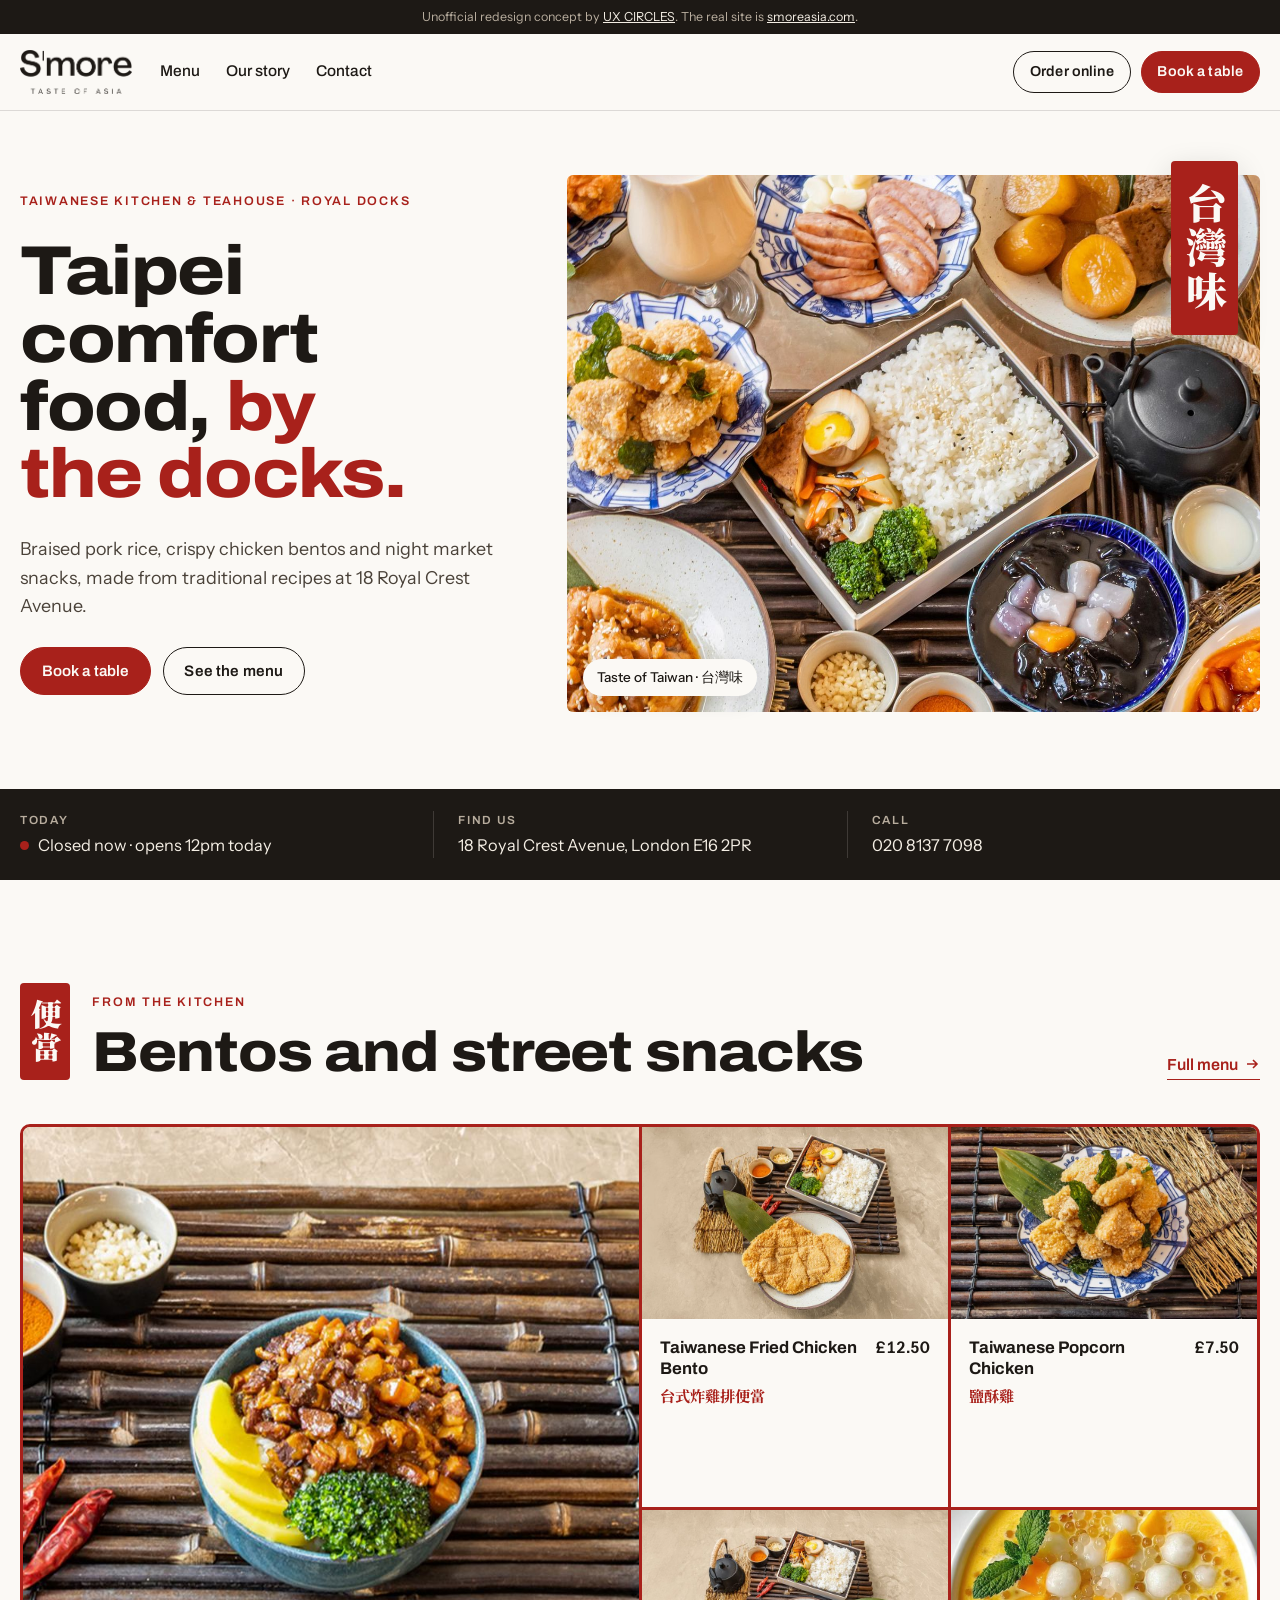
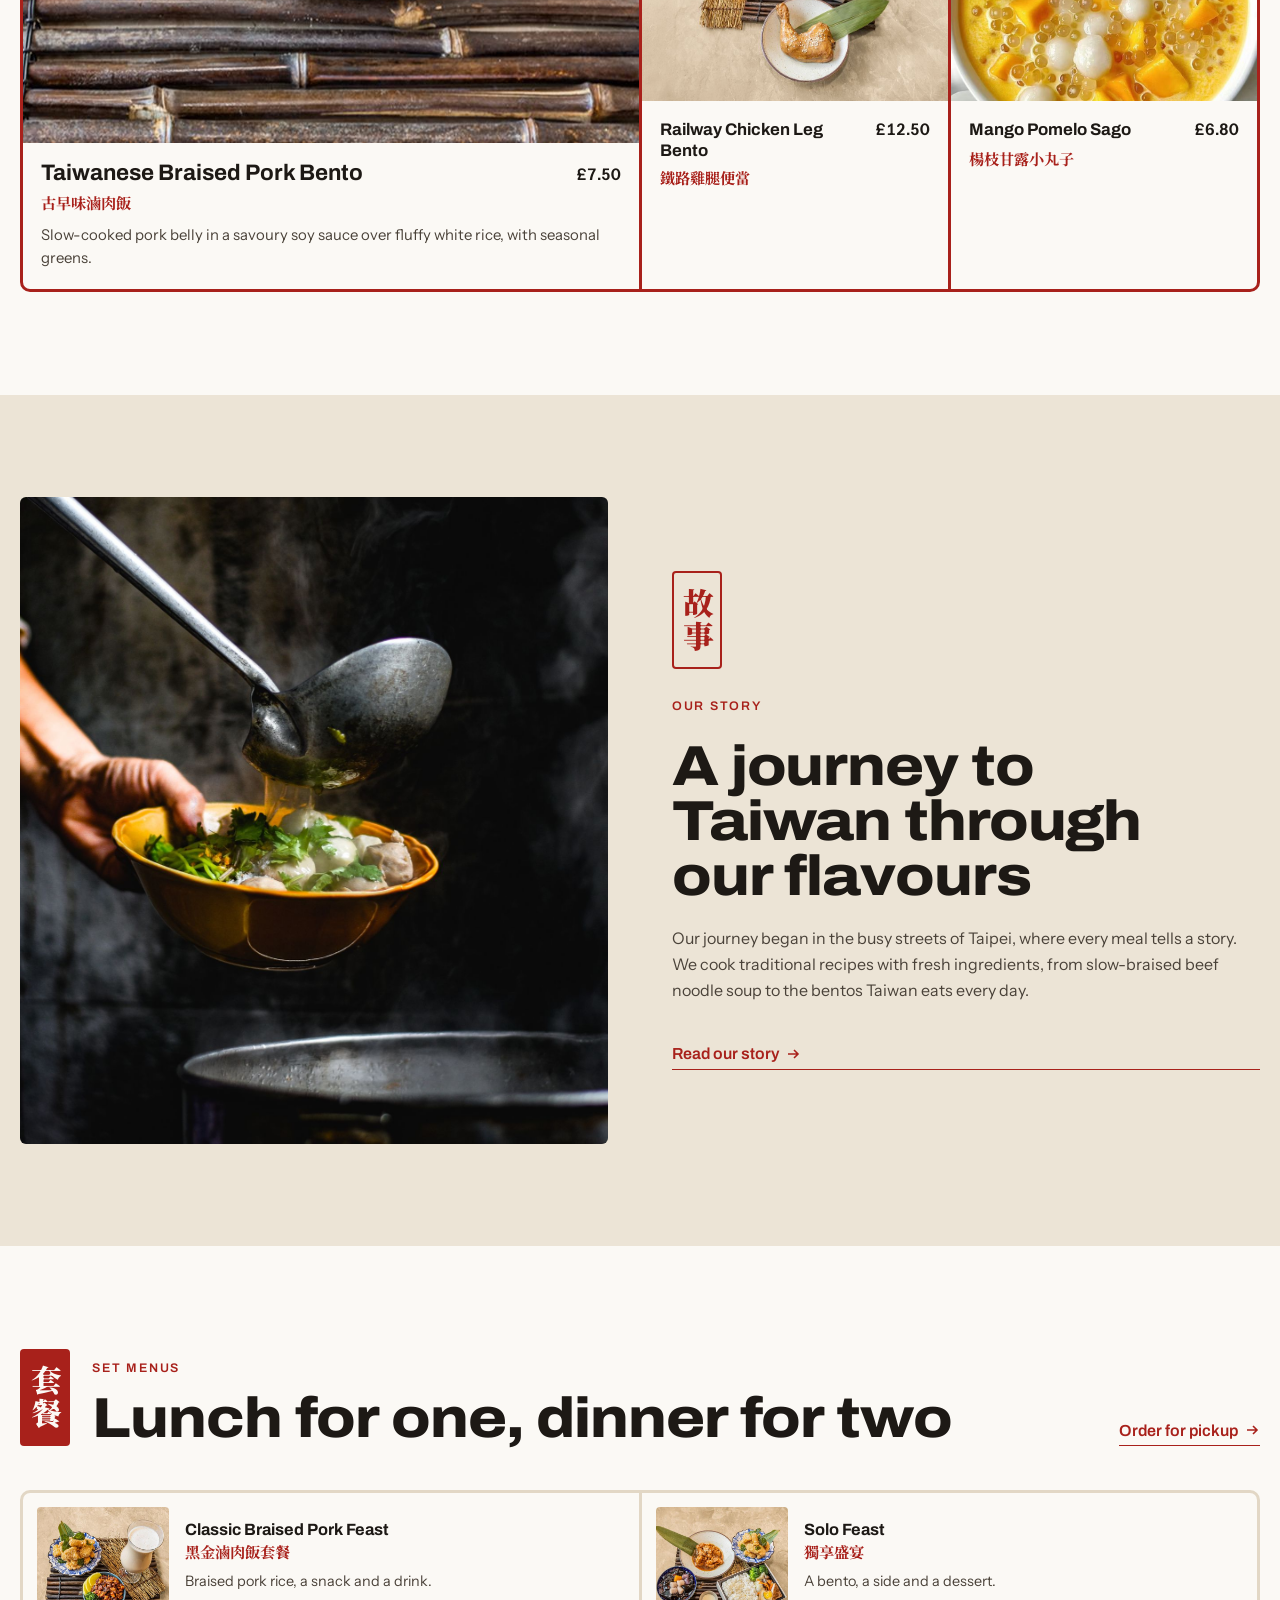
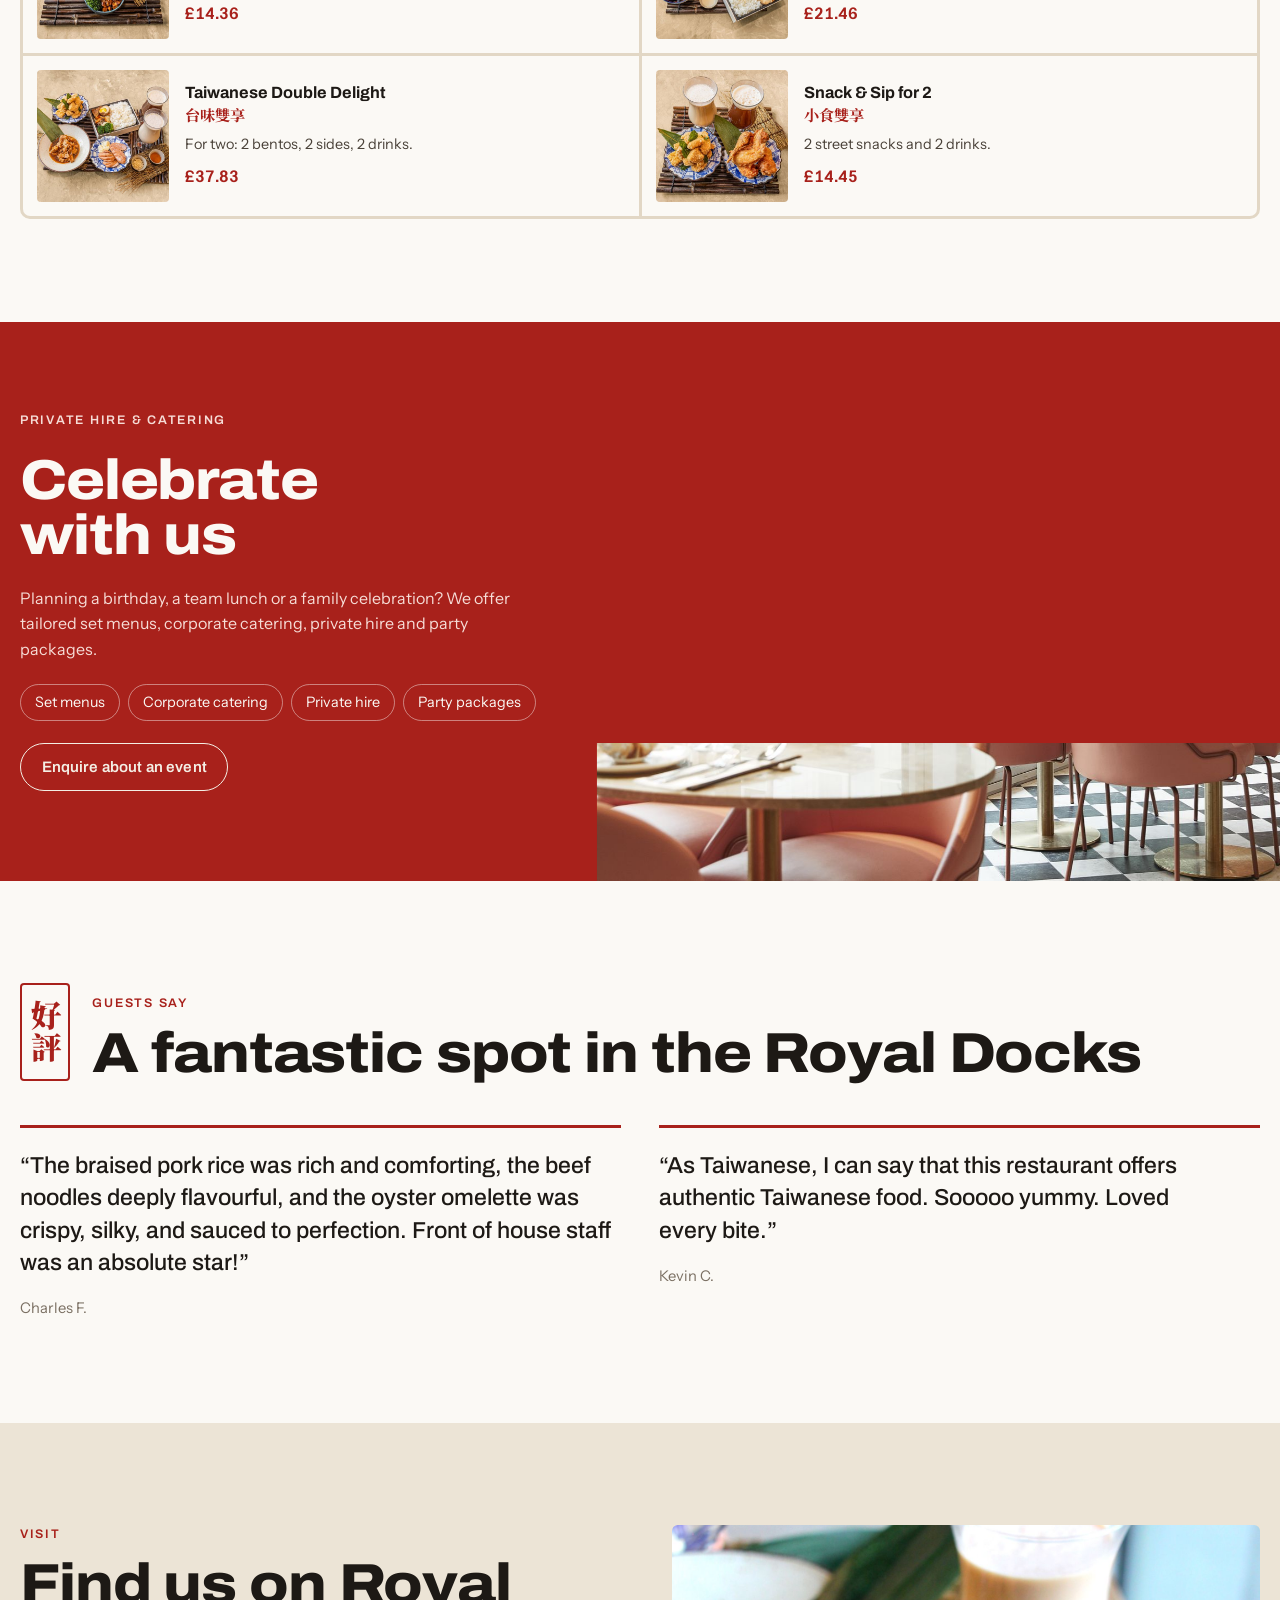
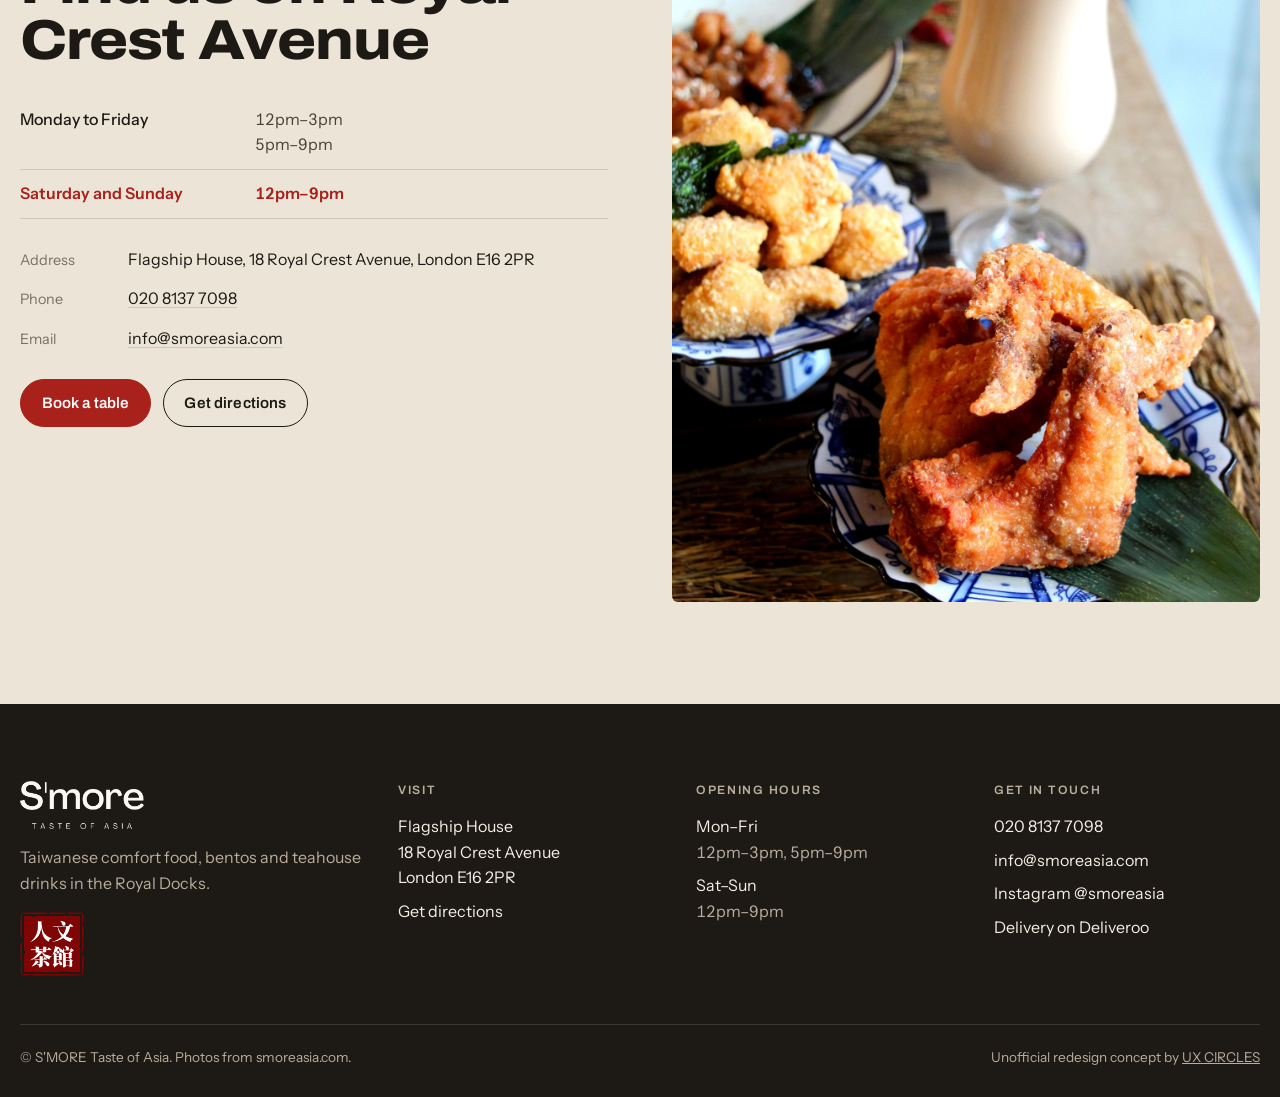
==== index.html @ 1d2f3131 "S'MORE website redesign: static HTML/CSS/JS concept Five pages (home, menu, our story, book a table," ====
<!DOCTYPE html>
<html lang="en-GB">
<head>
  <meta charset="utf-8">
  <meta name="viewport" content="width=device-width, initial-scale=1, viewport-fit=cover">
  <title>S'MORE Taste of Asia</title>
  <meta name="claude:viewport-fit-sides" content="cover">
  <meta name="description" content="Taiwanese comfort food, bentos and night market snacks at 18 Royal Crest Avenue, Royal Docks, London.">
  <meta name="theme-color" content="#fbf9f5">
  <meta name="robots" content="noindex, nofollow">
  <link rel="icon" href="assets/img/seal-teahouse.png">
  <link rel="preconnect" href="https://fonts.googleapis.com">
  <link rel="preconnect" href="https://fonts.gstatic.com" crossorigin>
  <link href="https://fonts.googleapis.com/css2?family=Archivo:wdth,wght@100..125,400..800&family=Instrument+Sans:wght@400;500;600&family=Noto+Serif+TC:wght@700;900&display=swap" rel="stylesheet">
  <link rel="stylesheet" href="assets/css/style.css">
</head>
<body>
<div class="concept-bar">Unofficial redesign concept by <a href="https://ux-circles.com/web" target="_blank" rel="noopener">UX CIRCLES</a>. The real site is <a href="https://www.smoreasia.com" target="_blank" rel="noopener">smoreasia.com</a>.</div>
<header class="site-header">
  <div class="wrap site-header__inner">
    <a class="logo" href="index.html"><img src="assets/img/logo-ink.png" alt="S'MORE Taste of Asia" width="932" height="362"></a>
    <nav class="main-nav" aria-label="Main">
        <a href="menu.html">Menu</a>
        <a href="our-story.html">Our story</a>
        <a href="contact.html">Contact</a>
    </nav>
    <div class="header-actions">
      <a class="btn btn--ghost" href="https://www.smoreasia.com/order-online" target="_blank" rel="noopener">Order online</a>
      <a class="btn btn--red" href="reservations.html">Book a table</a>
    </div>
    <button class="nav-toggle" type="button" data-nav-open aria-expanded="false" aria-controls="mobile-nav" aria-label="Open menu"><svg viewBox="0 0 20 20" fill="none" stroke="currentColor" stroke-width="1.6" aria-hidden="true"><path d="M3 6h14M3 10h14M3 14h14"/></svg></button>
  </div>
</header>
<div class="mobile-nav" id="mobile-nav" hidden>
  <div class="mobile-nav__top">
    <img src="assets/img/logo-paper.png" alt="S'MORE Taste of Asia" width="932" height="362">
    <button class="nav-toggle" type="button" data-nav-close aria-label="Close menu"><svg viewBox="0 0 20 20" fill="none" stroke="currentColor" stroke-width="1.6" aria-hidden="true"><path d="M5 5l10 10M15 5L5 15"/></svg></button>
  </div>
  <nav aria-label="Mobile">
    <ul>
      <li><a href="index.html" aria-current="page">Home <span lang="zh-Hant">首頁</span></a></li>
      <li><a href="menu.html">Menu <span lang="zh-Hant">菜單</span></a></li>
      <li><a href="our-story.html">Our story <span lang="zh-Hant">故事</span></a></li>
      <li><a href="contact.html">Contact <span lang="zh-Hant">聯絡</span></a></li>
      <li><a href="reservations.html">Book a table <span lang="zh-Hant">訂位</span></a></li>
    </ul>
  </nav>
  <a class="btn btn--light" href="https://www.smoreasia.com/order-online" target="_blank" rel="noopener">Order online for pickup</a>
  <p class="mobile-nav__info">18 Royal Crest Avenue, London E16 2PR<br>020 8137 7098 · info@smoreasia.com</p>
</div>
<main>
  <section class="hero">
    <div class="wrap hero__grid">
      <div class="hero__copy">
        <p class="eyebrow rise">Taiwanese kitchen &amp; teahouse · Royal Docks</p>
        <h1 class="display display--xl rise rise--2">Taipei comfort food, <em>by the docks.</em></h1>
        <p class="lede rise rise--3">Braised pork rice, crispy chicken bentos and night market snacks, made from traditional recipes at 18 Royal Crest Avenue.</p>
        <div class="btn-row rise rise--3">
          <a class="btn btn--red" href="reservations.html">Book a table</a>
          <a class="btn btn--ghost" href="menu.html">See the menu</a>
        </div>
      </div>
      <div class="hero__media">
        <img src="assets/img/hero-spread.jpg" alt="A table of S'MORE dishes: braised pork rice, fried chicken, braised egg and tofu, milk tea and taro dessert" width="1800" height="1012">
        <span class="seal" lang="zh-Hant" aria-hidden="true">台灣味</span>
        <span class="hero__caption">Taste of Taiwan · 台灣味</span>
      </div>
    </div>
  </section>

  <section class="strip" aria-label="Today at S'MORE">
    <div class="wrap strip__grid">
      <div class="strip__item"><span class="strip__label">Today</span><span class="status" data-open-status>See opening hours below</span></div>
      <div class="strip__item"><span class="strip__label">Find us</span><a class="strip__value" href="https://www.google.com/maps/search/?api=1&query=S%27MORE+Taste+of+Asia%2C+18+Royal+Crest+Avenue%2C+London+E16+2PR" target="_blank" rel="noopener">18 Royal Crest Avenue, London E16 2PR</a></div>
      <div class="strip__item"><span class="strip__label">Call</span><a class="strip__value" href="tel:+442081377098">020 8137 7098</a></div>
    </div>
  </section>

  <section class="section" aria-labelledby="signatures-h">
    <div class="wrap">
      <div class="section-head">
        <span class="seal" lang="zh-Hant" aria-hidden="true">便當</span>
        <div class="section-head__text">
          <p class="eyebrow">From the kitchen</p>
          <h2 class="display display--lg" id="signatures-h">Bentos and street snacks</h2>
        </div>
        <a class="text-link" href="menu.html">Full menu <svg width="16" height="16" viewBox="0 0 16 16" fill="none" stroke="currentColor" stroke-width="1.6" aria-hidden="true"><path d="M3 8h10M9 4l4 4-4 4"/></svg></a>
      </div>
      <div class="tray">
      <a class="tray__cell tray__cell--big" href="menu.html#bento" style="text-decoration:none">
        <div class="tray__img"><img src="assets/img/dishes/braised-pork-bento.jpg" alt="Taiwanese Braised Pork Bento" loading="lazy" width="900" height="506"></div>
        <div class="tray__body">
          <div class="tray__title"><h3>Taiwanese Braised Pork Bento</h3><span class="price">£7.50</span></div>
          <span class="tray__zh" lang="zh-Hant">古早味滷肉飯</span>
          <p class="tray__desc">Slow-cooked pork belly in a savoury soy sauce over fluffy white rice, with seasonal greens.</p>
        </div>
      </a>
      <a class="tray__cell " href="menu.html#bento" style="text-decoration:none">
        <div class="tray__img"><img src="assets/img/dishes/fried-chicken-bento.jpg" alt="Taiwanese Fried Chicken Bento" loading="lazy" width="900" height="506"></div>
        <div class="tray__body">
          <div class="tray__title"><h3>Taiwanese Fried Chicken Bento</h3><span class="price">£12.50</span></div>
          <span class="tray__zh" lang="zh-Hant">台式炸雞排便當</span>
          
        </div>
      </a>
      <a class="tray__cell " href="menu.html#one-bite" style="text-decoration:none">
        <div class="tray__img"><img src="assets/img/dishes/popcorn-chicken.jpg" alt="Taiwanese Popcorn Chicken" loading="lazy" width="900" height="506"></div>
        <div class="tray__body">
          <div class="tray__title"><h3>Taiwanese Popcorn Chicken</h3><span class="price">£7.50</span></div>
          <span class="tray__zh" lang="zh-Hant">鹽酥雞</span>
          
        </div>
      </a>
      <a class="tray__cell " href="menu.html#bento" style="text-decoration:none">
        <div class="tray__img"><img src="assets/img/dishes/railway-chicken-bento.jpg" alt="Railway Chicken Leg Bento" loading="lazy" width="900" height="506"></div>
        <div class="tray__body">
          <div class="tray__title"><h3>Railway Chicken Leg Bento</h3><span class="price">£12.50</span></div>
          <span class="tray__zh" lang="zh-Hant">鐵路雞腿便當</span>
          
        </div>
      </a>
      <a class="tray__cell " href="menu.html#sweet" style="text-decoration:none">
        <div class="tray__img"><img src="assets/img/dishes/mango-sago.jpg" alt="Mango Pomelo Sago" loading="lazy" width="900" height="506"></div>
        <div class="tray__body">
          <div class="tray__title"><h3>Mango Pomelo Sago</h3><span class="price">£6.80</span></div>
          <span class="tray__zh" lang="zh-Hant">楊枝甘露小丸子</span>
          
        </div>
      </a>
      </div>
    </div>
  </section>

  <section class="section section--stone" aria-labelledby="story-h">
    <div class="wrap split">
      <div class="split__media"><img src="assets/img/noodle-ladle.jpg" alt="Broth being ladled into a bowl of noodles" loading="lazy" width="1400" height="1455"></div>
      <div class="split__copy">
        <span class="seal seal--outline" lang="zh-Hant" aria-hidden="true">故事</span>
        <p class="eyebrow">Our story</p>
        <h2 class="display display--lg" id="story-h">A journey to Taiwan through our flavours</h2>
        <div class="prose">
          <p>Our journey began in the busy streets of Taipei, where every meal tells a story. We cook traditional recipes with fresh ingredients, from slow-braised beef noodle soup to the bentos Taiwan eats every day.</p>
        </div>
        <a class="text-link" href="our-story.html">Read our story <svg width="16" height="16" viewBox="0 0 16 16" fill="none" stroke="currentColor" stroke-width="1.6" aria-hidden="true"><path d="M3 8h10M9 4l4 4-4 4"/></svg></a>
      </div>
    </div>
  </section>

  <section class="section" aria-labelledby="sets-h">
    <div class="wrap">
      <div class="section-head">
        <span class="seal" lang="zh-Hant" aria-hidden="true">套餐</span>
        <div class="section-head__text">
          <p class="eyebrow">Set menus</p>
          <h2 class="display display--lg" id="sets-h">Lunch for one, dinner for two</h2>
        </div>
        <a class="text-link" href="https://www.smoreasia.com/order-online" target="_blank" rel="noopener">Order for pickup <svg width="16" height="16" viewBox="0 0 16 16" fill="none" stroke="currentColor" stroke-width="1.6" aria-hidden="true"><path d="M3 8h10M9 4l4 4-4 4"/></svg></a>
      </div>
      <div class="sets">
        <article class="set">
          <img src="assets/img/dishes/braised-pork-feast.jpg" alt="" loading="lazy" width="900" height="506">
          <div>
            <h3>Classic Braised Pork Feast</h3>
            <span class="tray__zh" lang="zh-Hant">黑金滷肉飯套餐</span>
            <p>Braised pork rice, a snack and a drink.</p>
            <span class="price">£14.36</span>
          </div>
        </article>
        <article class="set">
          <img src="assets/img/dishes/solo-feast.jpg" alt="" loading="lazy" width="900" height="506">
          <div>
            <h3>Solo Feast</h3>
            <span class="tray__zh" lang="zh-Hant">獨享盛宴</span>
            <p>A bento, a side and a dessert.</p>
            <span class="price">£21.46</span>
          </div>
        </article>
        <article class="set">
          <img src="assets/img/dishes/double-delight.jpg" alt="" loading="lazy" width="900" height="506">
          <div>
            <h3>Taiwanese Double Delight</h3>
            <span class="tray__zh" lang="zh-Hant">台味雙享</span>
            <p>For two: 2 bentos, 2 sides, 2 drinks.</p>
            <span class="price">£37.83</span>
          </div>
        </article>
        <article class="set">
          <img src="assets/img/dishes/snack-sip.jpg" alt="" loading="lazy" width="900" height="506">
          <div>
            <h3>Snack & Sip for 2</h3>
            <span class="tray__zh" lang="zh-Hant">小食雙享</span>
            <p>2 street snacks and 2 drinks.</p>
            <span class="price">£14.45</span>
          </div>
        </article>
      </div>
    </div>
  </section>

  <section class="events" aria-labelledby="events-h">
    <div class="wrap events__grid">
      <div class="events__copy">
        <p class="eyebrow" style="color:#f6dcd6">Private hire &amp; catering</p>
        <h2 class="display display--lg" id="events-h">Celebrate with us</h2>
        <p>Planning a birthday, a team lunch or a family celebration? We offer tailored set menus, corporate catering, private hire and party packages.</p>
        <ul class="events__list">
          <li>Set menus</li><li>Corporate catering</li><li>Private hire</li><li>Party packages</li>
        </ul>
        <div class="btn-row"><a class="btn btn--light" href="contact.html#enquire">Enquire about an event</a></div>
      </div>
      <div class="events__media"><img src="assets/img/interior.jpg" alt="The dining room at S'MORE, with pink chairs and tall windows onto Royal Crest Avenue" loading="lazy" width="1800" height="1012"></div>
    </div>
  </section>

  <section class="section" aria-labelledby="reviews-h">
    <div class="wrap">
      <div class="section-head">
        <span class="seal seal--outline" lang="zh-Hant" aria-hidden="true">好評</span>
        <div class="section-head__text">
          <p class="eyebrow">Guests say</p>
          <h2 class="display display--lg" id="reviews-h">A fantastic spot in the Royal Docks</h2>
        </div>
      </div>
      <div class="reviews">
        <figure class="review">
          <blockquote>“The braised pork rice was rich and comforting, the beef noodles deeply flavourful, and the oyster omelette was crispy, silky, and sauced to perfection. Front of house staff was an absolute star!”</blockquote>
          <figcaption>Charles F.</figcaption>
        </figure>
        <figure class="review">
          <blockquote>“As Taiwanese, I can say that this restaurant offers authentic Taiwanese food. Sooooo yummy. Loved every bite.”</blockquote>
          <figcaption>Kevin C.</figcaption>
        </figure>
      </div>
    </div>
  </section>

  <section class="section section--stone" aria-labelledby="visit-h">
    <div class="wrap visit">
      <div class="visit__copy">
        <div class="section-head__text">
          <p class="eyebrow">Visit</p>
          <h2 class="display display--lg" id="visit-h">Find us on Royal Crest Avenue</h2>
        </div>
        <table class="hours">
          <caption class="sr-only">Opening hours</caption>
          <tr data-days="1 2 3 4 5"><th scope="row">Monday to Friday</th><td>12pm–3pm<br>5pm–9pm</td></tr>
          <tr data-days="0 6"><th scope="row">Saturday and Sunday</th><td>12pm–9pm</td></tr>
        </table>
        <dl class="contact-list">
          <div><dt>Address</dt><dd>Flagship House, 18 Royal Crest Avenue, London E16 2PR</dd></div>
          <div><dt>Phone</dt><dd><a href="tel:+442081377098">020 8137 7098</a></dd></div>
          <div><dt>Email</dt><dd><a href="mailto:info@smoreasia.com">info@smoreasia.com</a></dd></div>
        </dl>
        <div class="btn-row">
          <a class="btn btn--red" href="reservations.html">Book a table</a>
          <a class="btn btn--ghost" href="https://www.google.com/maps/search/?api=1&query=S%27MORE+Taste+of+Asia%2C+18+Royal+Crest+Avenue%2C+London+E16+2PR" target="_blank" rel="noopener">Get directions</a>
        </div>
      </div>
      <div class="visit__media"><img src="assets/img/milk-tea-chicken.jpg" alt="Milk tea beside a plate of Taiwanese fried chicken" loading="lazy" width="1400" height="2100" style="aspect-ratio:4/4.6"></div>
    </div>
  </section>
</main>
<footer class="site-footer">
  <div class="wrap">
    <div class="footer-grid">
      <div class="footer-brand">
        <img class="logo-img" src="assets/img/logo-paper.png" alt="S'MORE Taste of Asia" width="932" height="362">
        <p>Taiwanese comfort food, bentos and teahouse drinks in the Royal Docks.</p>
        <img class="footer-seal" src="assets/img/seal-teahouse.png" alt="人文茶館 teahouse seal" width="240" height="240">
      </div>
      <div>
        <h2>Visit</h2>
        <ul>
          <li>Flagship House<br>18 Royal Crest Avenue<br>London E16 2PR</li>
          <li><a href="https://www.google.com/maps/search/?api=1&query=S%27MORE+Taste+of+Asia%2C+18+Royal+Crest+Avenue%2C+London+E16+2PR" target="_blank" rel="noopener">Get directions</a></li>
        </ul>
      </div>
      <div>
        <h2>Opening hours</h2>
        <ul class="footer-hours">
          <li><span>Mon–Fri</span>12pm–3pm, 5pm–9pm</li>
          <li><span>Sat–Sun</span>12pm–9pm</li>
        </ul>
      </div>
      <div>
        <h2>Get in touch</h2>
        <ul>
          <li><a href="tel:+442081377098">020 8137 7098</a></li>
          <li><a href="mailto:info@smoreasia.com">info@smoreasia.com</a></li>
          <li><a href="https://www.instagram.com/smoreasia/" target="_blank" rel="noopener">Instagram @smoreasia</a></li>
          <li><a href="https://deliveroo.co.uk/menu/london/canning-town/oisoi-royal-wharf" target="_blank" rel="noopener">Delivery on Deliveroo</a></li>
        </ul>
      </div>
    </div>
    <div class="footer-base">
      <span>© S'MORE Taste of Asia. Photos from smoreasia.com.</span>
      <span>Unofficial redesign concept by <a href="https://ux-circles.com/web" target="_blank" rel="noopener">UX CIRCLES</a></span>
    </div>
  </div>
</footer>
<script src="assets/js/main.js"></script>
</body>
</html>
---- assets/css/style.css ----
/* ==========================================================================
   S'MORE Taste of Asia — Taiwanese kitchen, Royal Docks
   Layout: a bento tray. Pages are built from compartments split by thin
   lacquer-red dividers, each section tagged with its Chinese name set
   vertically like a seal.
   ========================================================================== */

:root {
  --porcelain: #fbf9f5;   /* page ground */
  --stone: #ece4d6;       /* the stone surface in the food photos */
  --stone-2: #e2d7c5;
  --ink: #1d1915;         /* text, dark bands */
  --ink-2: #4a4239;       /* secondary text */
  --muted: #7a6f62;
  --lacquer: #a8211b;     /* brand red, deepened */
  --lacquer-dk: #861812;
  --blue: #2a4877;        /* blue-and-white porcelain, used sparingly */
  --line: rgba(29, 25, 21, 0.14);
  --on-ink: #f4eee4;
  --on-ink-muted: #b8ad9e;

  --font-display: "Archivo", "Helvetica Neue", Arial, sans-serif;
  --font-body: "Instrument Sans", system-ui, -apple-system, "Segoe UI", sans-serif;
  --font-han: "Noto Serif TC", "Songti TC", "PMingLiU", serif;

  --wrap: 1240px;
  --gutter-l: max(20px, env(safe-area-inset-left, 0px));
  --gutter-r: max(20px, env(safe-area-inset-right, 0px));
  --tray: 3px;            /* divider width inside bento grids */
  --ease: cubic-bezier(0.22, 1, 0.36, 1);
  color-scheme: light;
}

*, *::before, *::after { box-sizing: border-box; }
html { -webkit-text-size-adjust: 100%; scroll-padding-top: 88px; }
body {
  margin: 0;
  background: var(--porcelain);
  color: var(--ink);
  font-family: var(--font-body);
  font-size: 16px;
  line-height: 1.6;
  -webkit-font-smoothing: antialiased;
  overflow-x: hidden;
}
body::before {
  content: ""; position: fixed; inset: 0 0 auto; z-index: 60;
  height: env(safe-area-inset-top, 0px); background: var(--porcelain);
}
img { display: block; max-width: 100%; height: auto; }
a { color: inherit; }
button { font: inherit; color: inherit; cursor: pointer; }
:focus-visible { outline: 2px solid var(--lacquer); outline-offset: 3px; }
[hidden] { display: none !important; }
.sr-only {
  position: absolute; width: 1px; height: 1px; margin: -1px; padding: 0;
  overflow: hidden; clip: rect(0 0 0 0); white-space: nowrap; border: 0;
}

.wrap {
  max-width: calc(var(--wrap) + 40px);
  margin-inline: auto;
  padding-left: var(--gutter-l);
  padding-right: var(--gutter-r);
}

/* ---------- Type ---------- */

.display {
  font-family: var(--font-display);
  font-weight: 800;
  font-stretch: 112%;
  line-height: 0.98;
  letter-spacing: -0.02em;
  text-wrap: balance;
  margin: 0;
}
.display--xl { font-size: clamp(2.6rem, 6.2vw, 5.6rem); }
.display--lg { font-size: clamp(2.1rem, 4.4vw, 3.9rem); }
.display--md { font-size: clamp(1.6rem, 2.8vw, 2.4rem); }
.display em { font-style: normal; color: var(--lacquer); }

.eyebrow {
  font-family: var(--font-display);
  font-size: 0.78rem;
  font-weight: 600;
  letter-spacing: 0.14em;
  text-transform: uppercase;
  color: var(--lacquer);
  margin: 0;
}
.lede { font-size: 1.12rem; color: var(--ink-2); max-width: 34em; margin: 0; }
.prose { max-width: 36em; color: var(--ink-2); }
.prose p { margin: 0 0 1em; }
.han { font-family: var(--font-han); font-weight: 700; }
.price { font-variant-numeric: tabular-nums; font-weight: 600; white-space: nowrap; }

/* Vertical Chinese section tag, read top to bottom like a shop sign */
.seal {
  writing-mode: vertical-rl;
  font-family: var(--font-han);
  font-weight: 900;
  font-size: clamp(1.5rem, 2.4vw, 2.1rem);
  line-height: 1;
  letter-spacing: 0.08em;
  color: var(--porcelain);
  background: var(--lacquer);
  padding: 0.5em 0.32em;
  border-radius: 4px;
  align-self: start;
  justify-self: start;
  user-select: none;
}
.seal--outline { background: transparent; color: var(--lacquer); box-shadow: inset 0 0 0 2px var(--lacquer); }

/* ---------- Buttons ---------- */

.btn {
  display: inline-flex; align-items: center; justify-content: center; gap: 0.5em;
  min-height: 48px;
  padding: 0.7em 1.35em;
  border-radius: 999px;
  border: 1.5px solid currentColor;
  font-family: var(--font-display);
  font-weight: 600;
  font-size: 0.95rem;
  letter-spacing: 0.01em;
  text-decoration: none;
  transition: background-color 0.2s, color 0.2s, border-color 0.2s, transform 0.2s var(--ease);
  white-space: nowrap;
}
.btn:hover { transform: translateY(-1px); }
.btn--red { background: var(--lacquer); border-color: var(--lacquer); color: var(--porcelain); }
.btn--red:hover { background: var(--lacquer-dk); border-color: var(--lacquer-dk); }
.btn--ghost { color: var(--ink); background: transparent; }
.btn--ghost:hover { background: var(--ink); color: var(--porcelain); border-color: var(--ink); }
.btn--light { color: var(--on-ink); }
.btn--light:hover { background: var(--on-ink); color: var(--ink); border-color: var(--on-ink); }
.btn-row { display: flex; flex-wrap: wrap; gap: 12px; }

.text-link {
  display: inline-flex; align-items: center; gap: 0.4em;
  font-family: var(--font-display); font-weight: 600;
  text-decoration: none; color: var(--lacquer);
  border-bottom: 1.5px solid currentColor; padding-bottom: 2px;
}
.text-link:hover { color: var(--lacquer-dk); }

/* ---------- Concept ribbon + header ---------- */

.concept-bar {
  background: var(--ink); color: var(--on-ink-muted);
  font-size: 0.78rem; text-align: center;
  padding-block: 7px;
  padding-left: var(--gutter-l); padding-right: var(--gutter-r);
}
.concept-bar a { color: var(--on-ink); }

.site-header {
  position: sticky; top: env(safe-area-inset-top, 0px); z-index: 50;
  background: color-mix(in srgb, var(--porcelain) 94%, transparent);
  backdrop-filter: blur(10px);
  border-bottom: 1px solid var(--line);
}
.site-header__inner { display: flex; align-items: center; gap: 28px; min-height: 76px; }
.logo { display: block; flex: none; }
.logo img { width: 112px; }
.main-nav { display: flex; gap: 26px; margin-right: auto; }
.main-nav a {
  font-family: var(--font-display); font-weight: 500; font-size: 0.97rem;
  text-decoration: none; padding-block: 6px; border-bottom: 2px solid transparent;
}
.main-nav a:hover { border-color: var(--line); }
.main-nav a[aria-current="page"] { border-color: var(--lacquer); }
.header-actions { display: flex; gap: 10px; }
.header-actions .btn { min-height: 42px; padding: 0.5em 1.1em; font-size: 0.9rem; }
.nav-toggle {
  display: none; margin-left: auto;
  width: 46px; height: 46px; border-radius: 50%;
  border: 1.5px solid var(--ink); background: transparent;
  align-items: center; justify-content: center;
}
.nav-toggle svg { width: 20px; height: 20px; }

.mobile-nav {
  position: fixed; inset: 0; z-index: 70;
  background: var(--ink); color: var(--on-ink);
  padding-top: calc(env(safe-area-inset-top, 0px) + 18px);
  padding-bottom: calc(env(safe-area-inset-bottom, 0px) + 24px);
  padding-left: var(--gutter-l); padding-right: var(--gutter-r);
  display: flex; flex-direction: column; gap: 28px;
  overflow-y: auto;
}
.mobile-nav__top { display: flex; align-items: center; justify-content: space-between; }
.mobile-nav__top img { width: 104px; }
.mobile-nav .nav-toggle { display: inline-flex; margin: 0; border-color: var(--on-ink); }
.mobile-nav ul { list-style: none; margin: 0; padding: 0; display: grid; gap: 4px; }
.mobile-nav li a {
  display: flex; justify-content: space-between; align-items: baseline;
  font-family: var(--font-display); font-weight: 800; font-stretch: 112%;
  font-size: 2.2rem; line-height: 1.2; text-decoration: none;
  border-bottom: 1px solid rgba(244, 238, 228, 0.14); padding-block: 10px;
}
.mobile-nav li a span { font-family: var(--font-han); font-size: 1rem; color: var(--on-ink-muted); font-weight: 700; }
.mobile-nav__info { color: var(--on-ink-muted); font-size: 0.95rem; margin-top: auto; }

/* ---------- Open-now pill ---------- */

.status {
  display: inline-flex; align-items: center; gap: 0.55em;
  font-size: 0.92rem; color: var(--ink-2);
}
.status::before {
  content: ""; width: 9px; height: 9px; border-radius: 50%;
  background: var(--muted); flex: none;
}
.status[data-state="open"]::before { background: #2f8a4c; box-shadow: 0 0 0 4px rgba(47, 138, 76, 0.16); }
.status[data-state="closed"]::before { background: var(--lacquer); }

/* ---------- Home: hero ---------- */

.hero { padding-block: clamp(32px, 5vw, 64px) clamp(40px, 6vw, 80px); }
.hero__grid {
  display: grid;
  grid-template-columns: minmax(0, 5fr) minmax(0, 7fr);
  gap: clamp(28px, 4vw, 56px);
  align-items: center;
}
.hero__copy { display: grid; gap: 26px; min-width: 0; }
.hero__copy .display { max-width: 11em; font-size: clamp(2.5rem, 5.4vw, 5rem); }
.hero__media { position: relative; min-width: 0; }
.hero__media img {
  width: 100%; aspect-ratio: 4 / 3.1; object-fit: cover; object-position: 50% 45%;
  border-radius: 6px;
}
.hero__media .seal {
  position: absolute; top: -14px; right: 22px;
  font-size: clamp(1.8rem, 3.2vw, 2.8rem);
  box-shadow: 0 10px 30px rgba(29, 25, 21, 0.18);
}
.hero__caption {
  position: absolute; left: 16px; bottom: 16px;
  background: var(--porcelain); border-radius: 999px;
  padding: 8px 14px; font-size: 0.85rem; font-weight: 500;
  box-shadow: 0 6px 20px rgba(29, 25, 21, 0.12);
}

/* ---------- Info strip ---------- */

.strip { background: var(--ink); color: var(--on-ink); }
.strip__grid {
  display: grid; grid-template-columns: repeat(3, minmax(0, 1fr));
  padding-block: 22px;
}
.strip__item {
  display: grid; gap: 2px; padding-inline: 24px;
  border-left: 1px solid rgba(244, 238, 228, 0.16);
  min-width: 0;
}
.strip__item:first-child { border-left: 0; padding-left: 0; }
.strip__label { font-size: 0.74rem; letter-spacing: 0.14em; text-transform: uppercase; color: var(--on-ink-muted); font-family: var(--font-display); font-weight: 600; }
.strip__value { font-size: 1.02rem; text-decoration: none; }
.strip .status { color: var(--on-ink); font-size: 1.02rem; }
a.strip__value:hover { text-decoration: underline; text-underline-offset: 3px; }

/* ---------- Section scaffolding ---------- */

.section { padding-block: clamp(56px, 8vw, 112px); }
.section--stone { background: var(--stone); }
.section-head {
  display: grid; grid-template-columns: auto minmax(0, 1fr) auto;
  gap: 22px; align-items: end; margin-bottom: clamp(28px, 4vw, 44px);
}
.section-head__text { display: grid; gap: 12px; min-width: 0; }
.section-head .seal { align-self: end; }

/* ---------- Bento tray (signature dishes) ---------- */

.tray {
  display: grid;
  grid-template-columns: repeat(4, minmax(0, 1fr));
  grid-auto-rows: minmax(0, auto);
  gap: var(--tray);
  background: var(--lacquer);
  border: var(--tray) solid var(--lacquer);
  border-radius: 10px;
  overflow: hidden;
}
.tray__cell {
  background: var(--porcelain);
  display: flex; flex-direction: column;
  min-width: 0;
}
.tray__cell--big { grid-column: span 2; grid-row: span 2; }
.tray__cell--wide { grid-column: span 2; }
.tray__img { overflow: hidden; background: var(--stone); }
.tray__img img {
  width: 100%; aspect-ratio: 16 / 10; object-fit: cover;
  transition: transform 0.6s var(--ease);
}
.tray__cell--big .tray__img { flex: 1; }
.tray__cell--big .tray__img img { aspect-ratio: auto; height: 100%; min-height: 320px; }
.tray__cell:hover .tray__img img { transform: scale(1.04); }
.tray__body { padding: 16px 18px 18px; display: grid; gap: 4px; }
.tray__title { display: flex; justify-content: space-between; gap: 12px; align-items: baseline; }
.tray__title h3 { margin: 0; font-family: var(--font-display); font-weight: 700; font-size: 1.05rem; line-height: 1.25; }
.tray__cell--big .tray__title h3 { font-size: 1.4rem; }
.tray__zh { font-family: var(--font-han); font-weight: 700; color: var(--lacquer); font-size: 0.95rem; }
.tray__desc { margin: 4px 0 0; color: var(--ink-2); font-size: 0.93rem; }
.tray__note {
  background: var(--lacquer); color: var(--porcelain);
  display: grid; align-content: space-between; gap: 20px;
  padding: 22px;
}
.tray__note p { margin: 0; }
.tray__note .display { color: var(--porcelain); }
.tray__note .text-link { color: var(--porcelain); }

/* ---------- Split (photo + text) ---------- */

.split {
  display: grid; grid-template-columns: minmax(0, 1fr) minmax(0, 1fr);
  gap: clamp(28px, 5vw, 80px); align-items: center;
}
.split__media img { width: 100%; aspect-ratio: 4 / 4.4; object-fit: cover; border-radius: 6px; }
.split__copy { display: grid; gap: 22px; min-width: 0; }
.split__copy .seal { margin-bottom: 6px; }
.split--reverse .split__media { order: 2; }

/* ---------- Set menus list ---------- */

.sets { display: grid; grid-template-columns: repeat(2, minmax(0, 1fr)); gap: var(--tray); background: var(--stone-2); border-radius: 10px; overflow: hidden; border: var(--tray) solid var(--stone-2); }
.set {
  display: grid; grid-template-columns: 132px minmax(0, 1fr); gap: 16px;
  background: var(--porcelain); padding: 14px; align-items: center;
}
.set img { width: 132px; aspect-ratio: 1; object-fit: cover; border-radius: 4px; }
.set h3 { margin: 0; font-family: var(--font-display); font-size: 1.02rem; font-weight: 700; line-height: 1.25; }
.set p { margin: 4px 0 8px; color: var(--ink-2); font-size: 0.9rem; }
.set .price { color: var(--lacquer); }

/* ---------- Events band ---------- */

.events { background: var(--lacquer); color: var(--porcelain); overflow: hidden; }
.events__grid { display: grid; grid-template-columns: minmax(0, 1fr) minmax(0, 1.15fr); align-items: stretch; }
.events__copy { display: grid; gap: 22px; align-content: center; padding-block: clamp(48px, 7vw, 96px); padding-right: clamp(24px, 4vw, 64px); }
.events__copy .display { color: var(--porcelain); }
.events__copy p { margin: 0; max-width: 32em; color: #f6dcd6; }
.events__list { display: flex; flex-wrap: wrap; gap: 8px; list-style: none; margin: 0; padding: 0; }
.events__list li { border: 1px solid rgba(251, 249, 245, 0.45); border-radius: 999px; padding: 6px 14px; font-size: 0.9rem; }
.events__media { position: relative; min-height: 320px; margin-right: calc(-1 * var(--gutter-r)); }
.events__media img { position: absolute; inset: 0; width: 100%; height: 100%; object-fit: cover; }

/* ---------- Reviews ---------- */

.reviews { display: grid; grid-template-columns: repeat(2, minmax(0, 1fr)); gap: clamp(20px, 3vw, 40px); }
.review { margin: 0; display: grid; gap: 18px; align-content: start; border-top: 3px solid var(--lacquer); padding-top: 22px; }
.review blockquote { margin: 0; font-family: var(--font-display); font-weight: 500; font-size: clamp(1.15rem, 1.8vw, 1.45rem); line-height: 1.4; text-wrap: pretty; }
.review figcaption { color: var(--muted); font-size: 0.92rem; }

/* ---------- Visit ---------- */

.visit { display: grid; grid-template-columns: minmax(0, 1fr) minmax(0, 1fr); gap: clamp(28px, 5vw, 72px); align-items: start; }
.visit__copy { display: grid; gap: 28px; min-width: 0; }
.visit__media img { width: 100%; aspect-ratio: 4 / 3.4; object-fit: cover; border-radius: 6px; }
.hours { width: 100%; border-collapse: collapse; font-variant-numeric: tabular-nums; }
.hours th, .hours td { text-align: left; padding: 11px 0; border-bottom: 1px solid var(--line); vertical-align: top; }
.hours th { font-weight: 500; width: 40%; }
.hours td { color: var(--ink-2); }
.hours tr[data-today] th, .hours tr[data-today] td { color: var(--lacquer); font-weight: 600; }
.contact-list { display: grid; gap: 14px; margin: 0; }
.contact-list div { display: grid; grid-template-columns: 96px minmax(0, 1fr); gap: 12px; }
.contact-list dt { color: var(--muted); font-size: 0.9rem; padding-top: 2px; }
.contact-list dd { margin: 0; overflow-wrap: anywhere; }
.contact-list a { text-decoration-color: var(--line); text-underline-offset: 3px; }
.contact-list a:hover { text-decoration-color: currentColor; }

/* ---------- Page header (inner pages) ---------- */

.page-head { padding-block: clamp(40px, 6vw, 80px) clamp(28px, 4vw, 48px); border-bottom: 1px solid var(--line); }
.page-head__grid { display: grid; grid-template-columns: auto minmax(0, 1fr); gap: clamp(18px, 3vw, 36px); align-items: end; }
.page-head__text { display: grid; gap: 16px; min-width: 0; }

/* ---------- Menu page ---------- */

.menu-nav {
  position: sticky; top: calc(env(safe-area-inset-top, 0px) + 77px); z-index: 40;
  background: var(--porcelain); border-bottom: 1px solid var(--line);
}
.menu-nav__inner { display: flex; gap: 8px; overflow-x: auto; padding-block: 12px; scrollbar-width: none; }
.menu-nav__inner::-webkit-scrollbar { display: none; }
.chip {
  flex: none; display: inline-flex; align-items: baseline; gap: 0.45em;
  border: 1.5px solid var(--line); border-radius: 999px;
  padding: 8px 16px; text-decoration: none;
  font-family: var(--font-display); font-weight: 600; font-size: 0.92rem;
  transition: background-color 0.2s, border-color 0.2s, color 0.2s;
}
.chip span { font-family: var(--font-han); font-weight: 700; font-size: 0.85rem; color: var(--muted); }
.chip:hover { border-color: var(--ink); }
.chip[aria-current="true"] { background: var(--ink); border-color: var(--ink); color: var(--porcelain); }
.chip[aria-current="true"] span { color: var(--on-ink-muted); }

.menu-cat { padding-block: clamp(44px, 6vw, 72px) 0; }
.menu-cat:last-of-type { padding-bottom: clamp(56px, 8vw, 96px); }
.menu-cat__head { display: grid; grid-template-columns: auto minmax(0, 1fr); gap: 20px; align-items: end; margin-bottom: 28px; }
.menu-cat__head p { margin: 6px 0 0; color: var(--ink-2); max-width: 40em; }

.dish-grid {
  display: grid; grid-template-columns: repeat(3, minmax(0, 1fr));
  gap: var(--tray); background: var(--lacquer);
  border: var(--tray) solid var(--lacquer); border-radius: 10px; overflow: hidden;
}
.dish { background: var(--porcelain); display: flex; flex-direction: column; min-width: 0; }
.dish__img { background: var(--stone); overflow: hidden; }
.dish__img img { width: 100%; aspect-ratio: 16 / 10; object-fit: cover; }
.dish__body { padding: 16px 18px 20px; display: grid; gap: 6px; align-content: start; }
.dish__top { display: flex; justify-content: space-between; align-items: baseline; gap: 14px; }
.dish__name { margin: 0; font-family: var(--font-display); font-weight: 700; font-size: 1.04rem; line-height: 1.3; }
.dish__zh { font-family: var(--font-han); font-weight: 700; color: var(--lacquer); font-size: 0.95rem; }
.dish__desc { margin: 0; color: var(--ink-2); font-size: 0.92rem; }
.dish .price { font-size: 1.02rem; }

.dish--fill {
  grid-column: span var(--f3);
  background: var(--lacquer); color: var(--porcelain); text-decoration: none;
  padding: 24px; justify-content: flex-end; gap: 6px; min-height: 180px;
}
.dish--fill .han { font-size: 2.4rem; line-height: 1; margin-bottom: auto; }
.dish--fill .dish__name { font-size: 1.3rem; }
.dish--fill:hover { background: var(--lacquer-dk); }
.dish--fill.no3 { display: none; }
.dish-list { display: grid; grid-template-columns: repeat(2, minmax(0, 1fr)); column-gap: clamp(24px, 4vw, 56px); }
.dish-row { display: grid; grid-template-columns: minmax(0, 1fr) auto; gap: 4px 18px; padding-block: 16px; border-bottom: 1px solid var(--line); }
.dish-row .dish__desc { grid-column: 1 / -1; }

.menu-note { color: var(--muted); font-size: 0.88rem; margin-top: 18px; }

.order-cta { background: var(--ink); color: var(--on-ink); }
.order-cta__inner { display: flex; flex-wrap: wrap; gap: 20px 40px; align-items: center; justify-content: space-between; padding-block: 36px; }
.order-cta .display { color: var(--on-ink); }
.order-cta p { margin: 6px 0 0; color: var(--on-ink-muted); }

/* ---------- Story page ---------- */

.story-hero img { width: 100%; aspect-ratio: 21 / 9; object-fit: cover; border-radius: 6px; }
.flavours { display: grid; grid-template-columns: repeat(4, minmax(0, 1fr)); gap: var(--tray); background: var(--lacquer); border: var(--tray) solid var(--lacquer); border-radius: 10px; overflow: hidden; }
.flavour { background: var(--porcelain); padding: 22px; display: grid; gap: 8px; align-content: start; }
.flavour .han { font-size: 2.6rem; line-height: 1; color: var(--lacquer); }
.flavour h3 { margin: 0; font-family: var(--font-display); font-weight: 700; font-size: 1.05rem; }
.flavour p { margin: 0; color: var(--ink-2); font-size: 0.93rem; }

.gallery { display: grid; grid-template-columns: 1.1fr 0.9fr 1fr; gap: 14px; }
.gallery img { width: 100%; height: 100%; object-fit: cover; border-radius: 6px; aspect-ratio: 3 / 4; }
.gallery img:nth-child(2) { aspect-ratio: auto; }

/* ---------- Forms (booking, contact) ---------- */

.form-layout { display: grid; grid-template-columns: minmax(0, 1.25fr) minmax(0, 1fr); gap: clamp(28px, 5vw, 72px); align-items: start; }
.form-card { background: var(--stone); border-radius: 10px; padding: clamp(20px, 3vw, 36px); display: grid; gap: 22px; }
.form-grid { display: grid; grid-template-columns: repeat(2, minmax(0, 1fr)); gap: 16px; }
.field { display: grid; gap: 6px; min-width: 0; }
.field--full { grid-column: 1 / -1; }
.field label, .field legend { font-family: var(--font-display); font-weight: 600; font-size: 0.86rem; }
.field input, .field select, .field textarea {
  width: 100%; min-height: 50px;
  font: inherit; font-size: 1rem; color: var(--ink);
  background: var(--porcelain); border: 1.5px solid transparent; border-radius: 8px;
  padding: 12px 14px;
}
.field textarea { min-height: 110px; resize: vertical; }
.field input:focus, .field select:focus, .field textarea:focus { outline: none; border-color: var(--ink); }
.field input:user-invalid { border-color: var(--lacquer); }
.field__hint { font-size: 0.84rem; color: var(--muted); }

.party { display: flex; flex-wrap: wrap; gap: 8px; border: 0; margin: 0; padding: 0; }
.party legend { margin-bottom: 8px; }
.party label {
  position: relative; display: inline-flex; align-items: center; justify-content: center;
  min-width: 48px; height: 48px; padding-inline: 14px;
  border-radius: 999px; background: var(--porcelain); cursor: pointer;
  font-family: var(--font-display); font-weight: 600; font-variant-numeric: tabular-nums;
}
.party input { position: absolute; opacity: 0; inset: 0; cursor: pointer; }
.party label:has(input:checked) { background: var(--ink); color: var(--porcelain); }
.party label:has(input:focus-visible) { outline: 2px solid var(--lacquer); outline-offset: 2px; }

.slots { display: grid; grid-template-columns: repeat(auto-fill, minmax(84px, 1fr)); gap: 8px; }
.slots label {
  position: relative; display: flex; align-items: center; justify-content: center;
  height: 44px; border-radius: 8px; background: var(--porcelain); cursor: pointer;
  font-variant-numeric: tabular-nums; font-weight: 500;
}
.slots input { position: absolute; opacity: 0; inset: 0; cursor: pointer; }
.slots label:has(input:checked) { background: var(--lacquer); color: var(--porcelain); }
.slots label:has(input:focus-visible) { outline: 2px solid var(--ink); outline-offset: 2px; }
.slots__empty { grid-column: 1 / -1; color: var(--muted); margin: 0; }

.form-done { background: var(--ink); color: var(--on-ink); border-radius: 10px; padding: 28px; display: grid; gap: 10px; }
.form-done h2 { margin: 0; font-family: var(--font-display); font-weight: 800; font-size: 1.6rem; }
.form-done p { margin: 0; color: var(--on-ink-muted); }

.aside { display: grid; gap: 32px; }
.aside h2 { margin: 0 0 10px; font-family: var(--font-display); font-size: 1.15rem; font-weight: 700; }

/* ---------- Footer ---------- */

.site-footer { background: var(--ink); color: var(--on-ink); padding-block: clamp(48px, 6vw, 80px) 28px; }
.footer-grid { display: grid; grid-template-columns: 1.3fr 1fr 1fr 1fr; gap: 32px; }
.footer-grid h2 { font-family: var(--font-display); font-size: 0.76rem; letter-spacing: 0.14em; text-transform: uppercase; color: var(--on-ink-muted); margin: 0 0 14px; font-weight: 600; }
.footer-grid ul { list-style: none; margin: 0; padding: 0; display: grid; gap: 8px; }
.footer-grid a { text-decoration: none; }
.footer-grid a:hover { text-decoration: underline; text-underline-offset: 3px; }
.footer-brand { display: grid; gap: 16px; align-content: start; }
.footer-brand img.logo-img { width: 124px; }
.footer-brand p { margin: 0; color: var(--on-ink-muted); max-width: 22em; }
.footer-seal { width: 64px; border-radius: 6px; }
.footer-hours { font-variant-numeric: tabular-nums; color: var(--on-ink-muted); }
.footer-hours li span { color: var(--on-ink); display: block; }
.footer-base {
  display: flex; flex-wrap: wrap; gap: 10px 24px; justify-content: space-between;
  margin-top: 48px; padding-top: 22px; border-top: 1px solid rgba(244, 238, 228, 0.14);
  color: var(--on-ink-muted); font-size: 0.85rem;
}

/* ---------- Load-in (from a visible resting state) ---------- */

@media (prefers-reduced-motion: no-preference) {
  .rise { animation: rise 0.8s var(--ease) both; }
  .rise--2 { animation-delay: 0.08s; }
  .rise--3 { animation-delay: 0.16s; }
  @keyframes rise { from { transform: translateY(14px); opacity: 0.001; } to { transform: none; opacity: 1; } }
  .hero__media .seal { animation: stamp 0.7s 0.35s var(--ease) both; }
  @keyframes stamp { from { transform: scale(1.35) rotate(-8deg); opacity: 0.001; } to { transform: none; opacity: 1; } }
}
@media (prefers-reduced-motion: reduce) {
  *, *::before, *::after { transition: none !important; animation: none !important; }
}

/* ---------- Responsive ---------- */

@media (max-width: 1080px) {
  .main-nav { gap: 18px; }
  .tray { grid-template-columns: repeat(2, minmax(0, 1fr)); }
  .tray__cell--big { grid-row: span 1; }
  .tray__cell--big .tray__img img { min-height: 0; aspect-ratio: 16 / 10; height: auto; }
  .dish-grid { grid-template-columns: repeat(2, minmax(0, 1fr)); }
  .dish--fill, .dish--fill.no3 { display: flex; grid-column: span 1; }
  .dish--fill.no2 { display: none; }
  .flavours { grid-template-columns: repeat(2, minmax(0, 1fr)); }
  .footer-grid { grid-template-columns: 1fr 1fr; }
}

@media (max-width: 900px) {
  .main-nav, .header-actions { display: none; }
  .nav-toggle { display: inline-flex; }
  .site-header__inner { min-height: 66px; }
  .logo img { width: 96px; }
  .menu-nav { top: calc(env(safe-area-inset-top, 0px) + 67px); }
  html { scroll-padding-top: 130px; }

  .hero__grid, .split, .visit, .form-layout, .events__grid { grid-template-columns: minmax(0, 1fr); }
  .hero__media { order: -1; }
  .hero__media .seal { top: auto; bottom: -18px; right: 16px; }
  .split--reverse .split__media { order: 0; }
  .split__media img { aspect-ratio: 4 / 3; }
  .events__copy { padding-right: 0; padding-bottom: 32px; }
  .events__media { min-height: 260px; margin-left: calc(-1 * var(--gutter-l)); }
  .strip__grid { grid-template-columns: minmax(0, 1fr); gap: 14px; }
  .strip__item { border-left: 0; padding-left: 0; padding-top: 14px; border-top: 1px solid rgba(244, 238, 228, 0.16); }
  .strip__item:first-child { border-top: 0; padding-top: 0; }
  .reviews { grid-template-columns: minmax(0, 1fr); }
  .dish-list { grid-template-columns: minmax(0, 1fr); }
  .gallery { grid-template-columns: 1fr 1fr; }
  .gallery img:nth-child(3) { display: none; }
  .story-hero img { aspect-ratio: 4 / 3; }
}

@media (max-width: 600px) {
  .section-head { grid-template-columns: auto minmax(0, 1fr); }
  .section-head > .text-link { grid-column: 1 / -1; justify-self: start; }
  .dish-grid, .sets { grid-template-columns: minmax(0, 1fr); }
  .dish { flex-direction: row; align-items: stretch; }
  .dish__img { flex: none; width: 112px; }
  .dish__img img { height: 100%; aspect-ratio: auto; min-height: 112px; }
  .dish__body { padding: 12px 14px; gap: 3px; }
  .dish__top { flex-direction: column; gap: 2px; }
  .dish__name { font-size: 0.97rem; }
  .dish__desc { font-size: 0.86rem; }
  .dish--fill, .dish--fill.no3 { display: none; }
  .tray__body { padding: 12px 12px 14px; }
  .tray__title { flex-direction: column; gap: 2px; }
  .tray__title h3 { font-size: 0.95rem; }
  .set { grid-template-columns: 96px minmax(0, 1fr); }
  .set img { width: 96px; }
  .flavours { grid-template-columns: minmax(0, 1fr); }
  .form-grid { grid-template-columns: minmax(0, 1fr); }
  .footer-grid { grid-template-columns: minmax(0, 1fr); }
  .contact-list div { grid-template-columns: 80px minmax(0, 1fr); }
  .btn-row .btn { flex: 1 1 auto; }
  .seal { font-size: 1.35rem; }
}

.veg { color: var(--blue); font-size: 0.78em; font-weight: 600; text-decoration: none; }
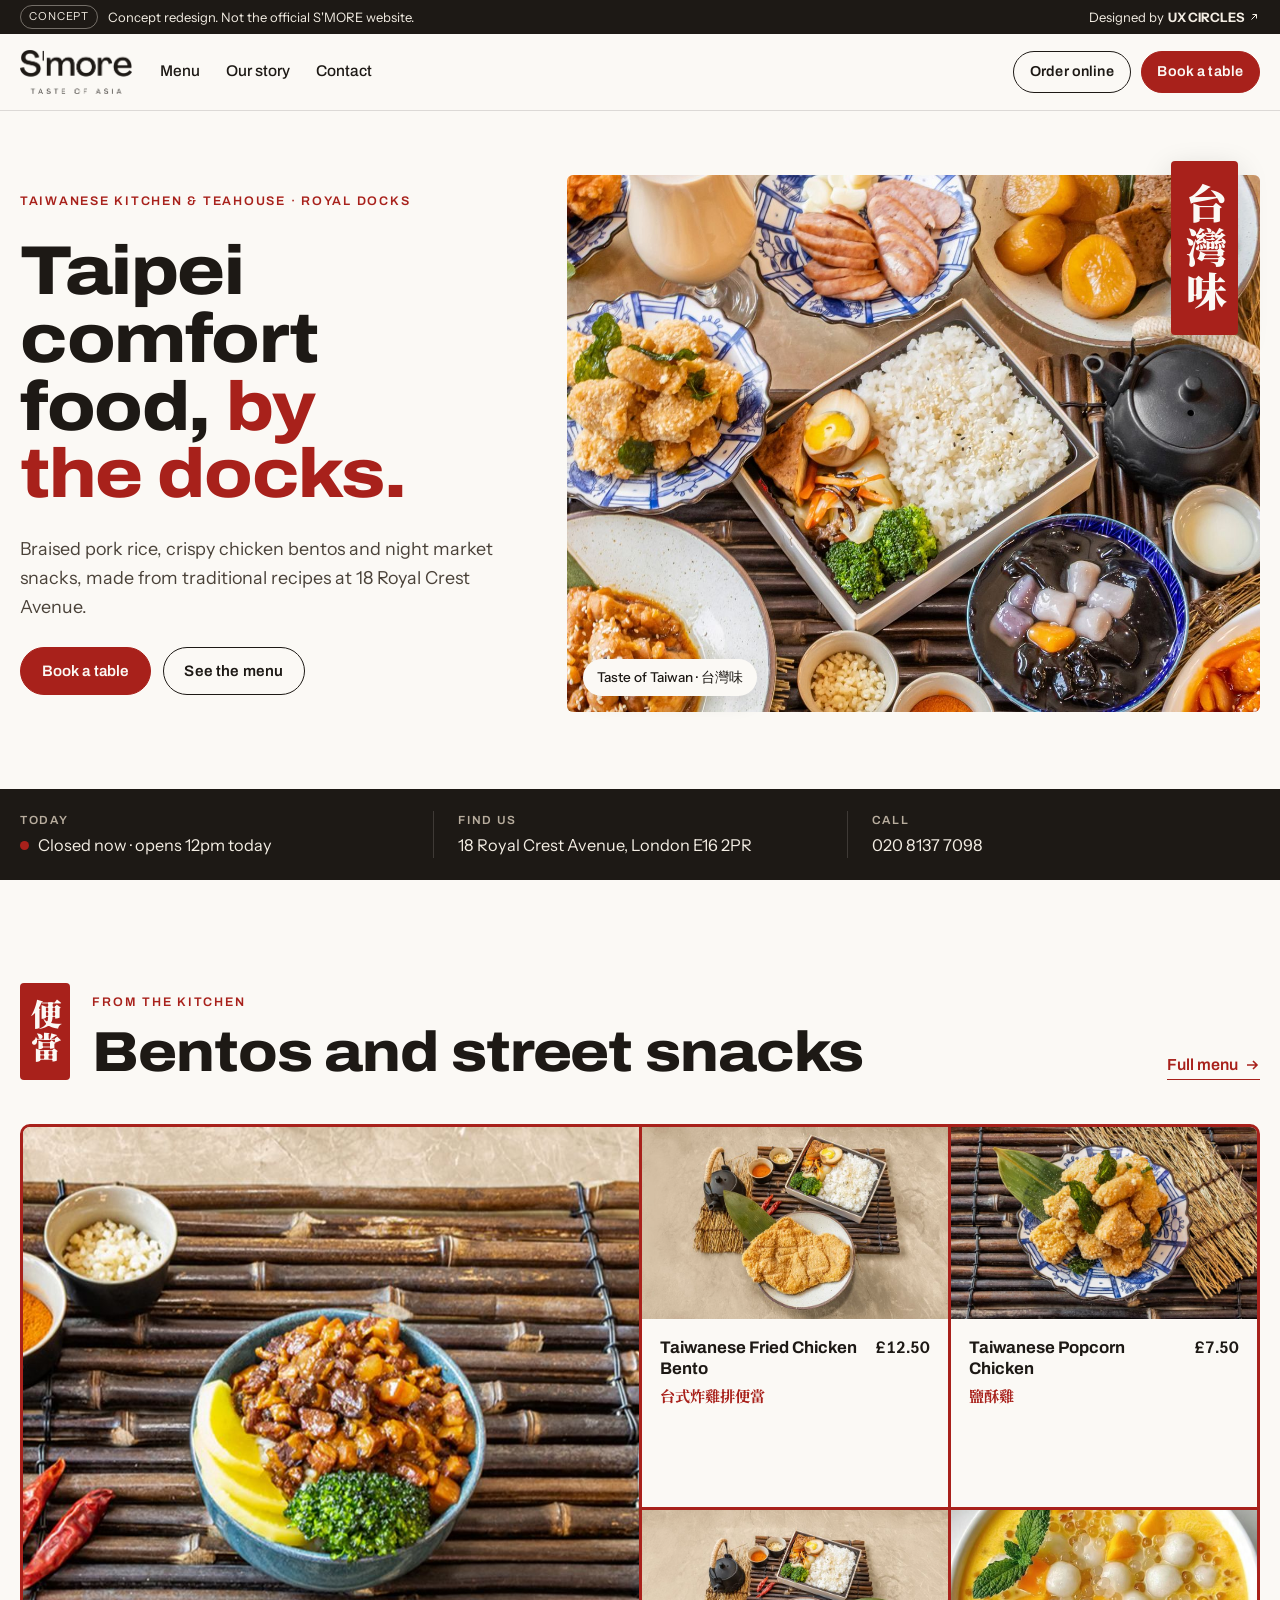
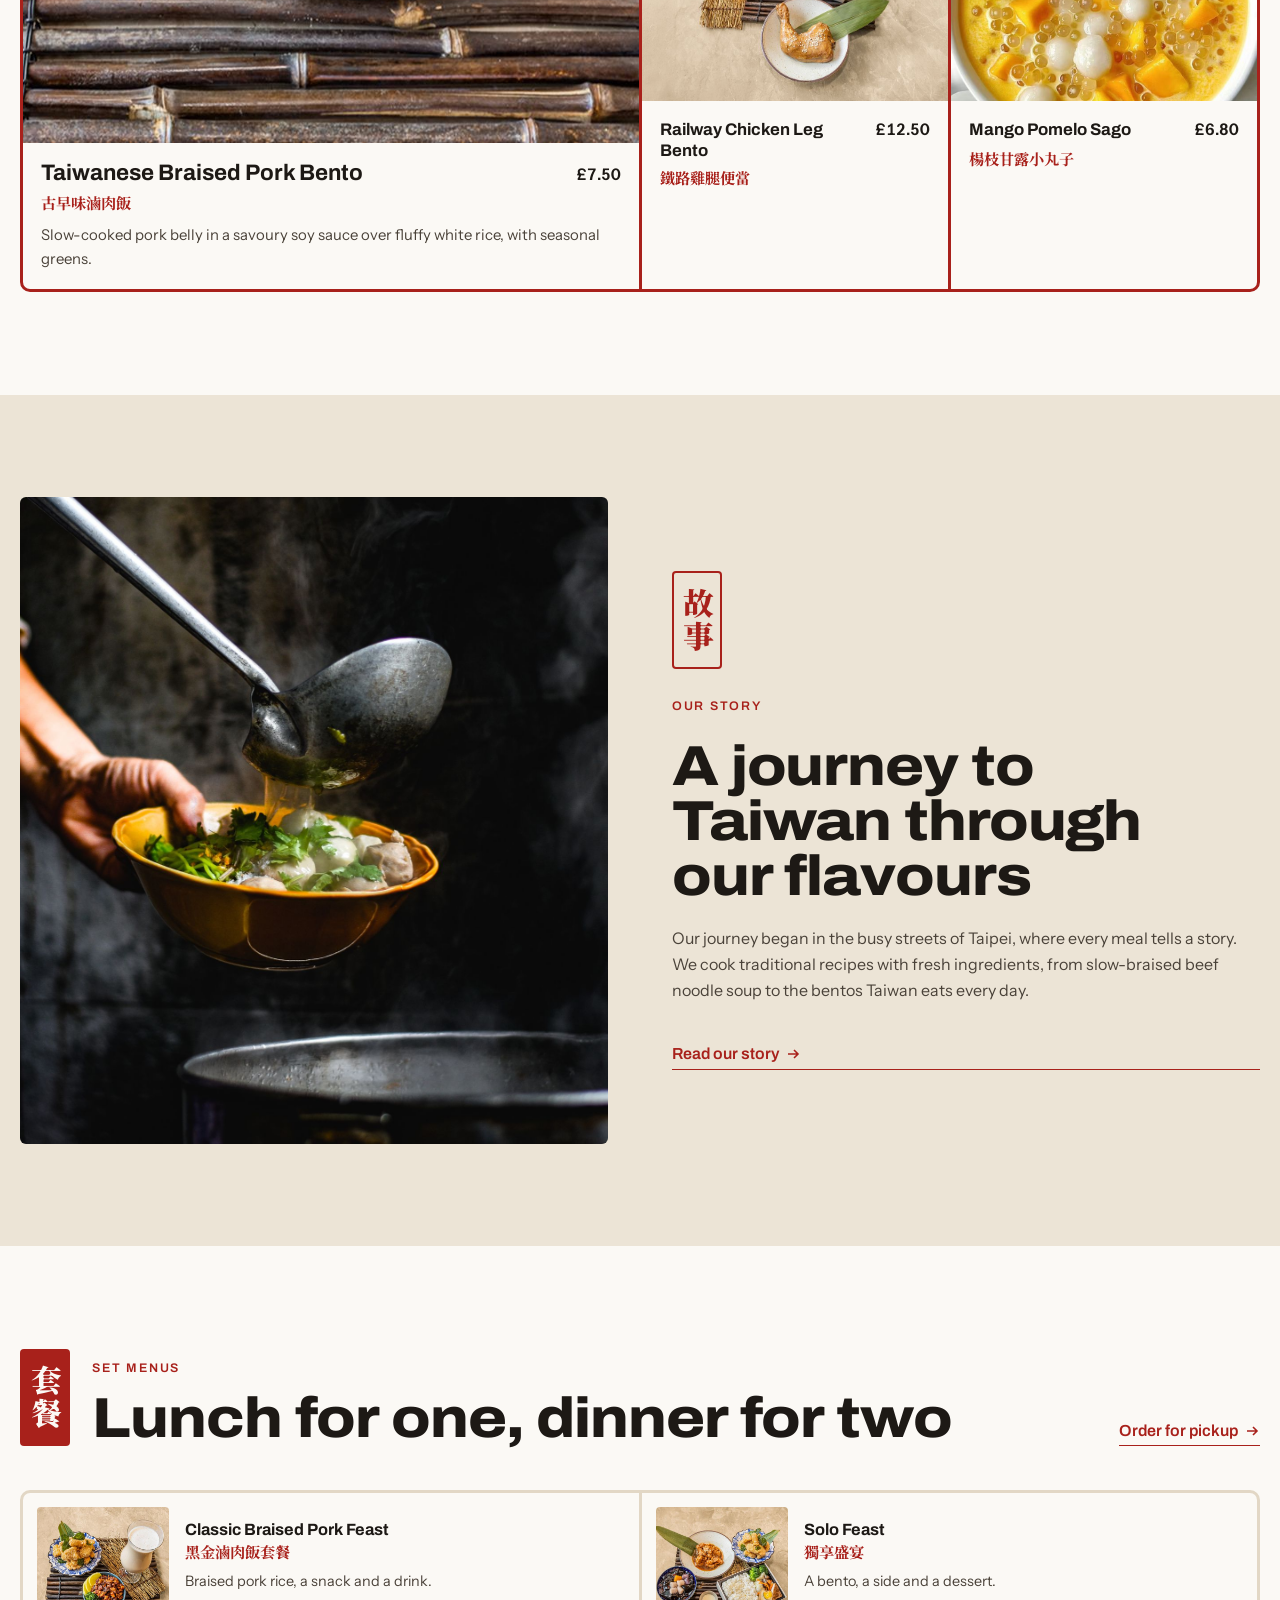
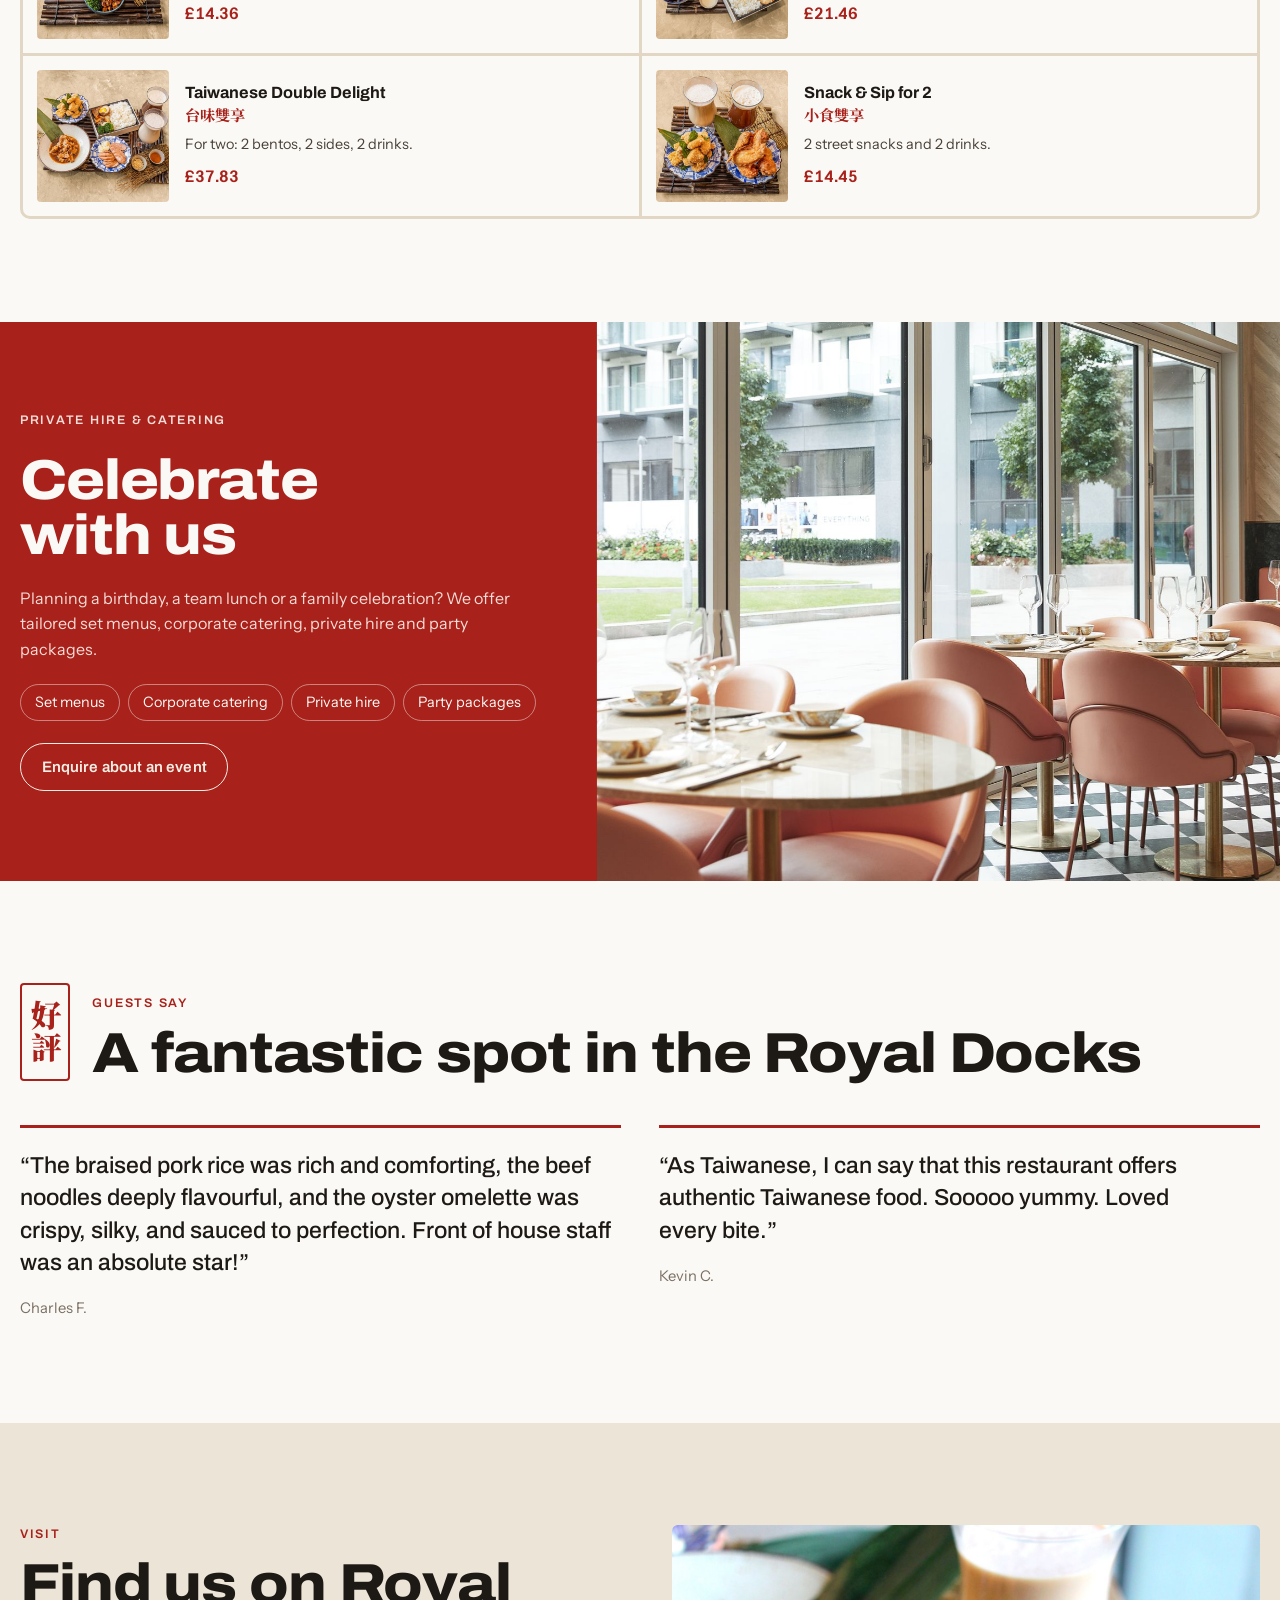
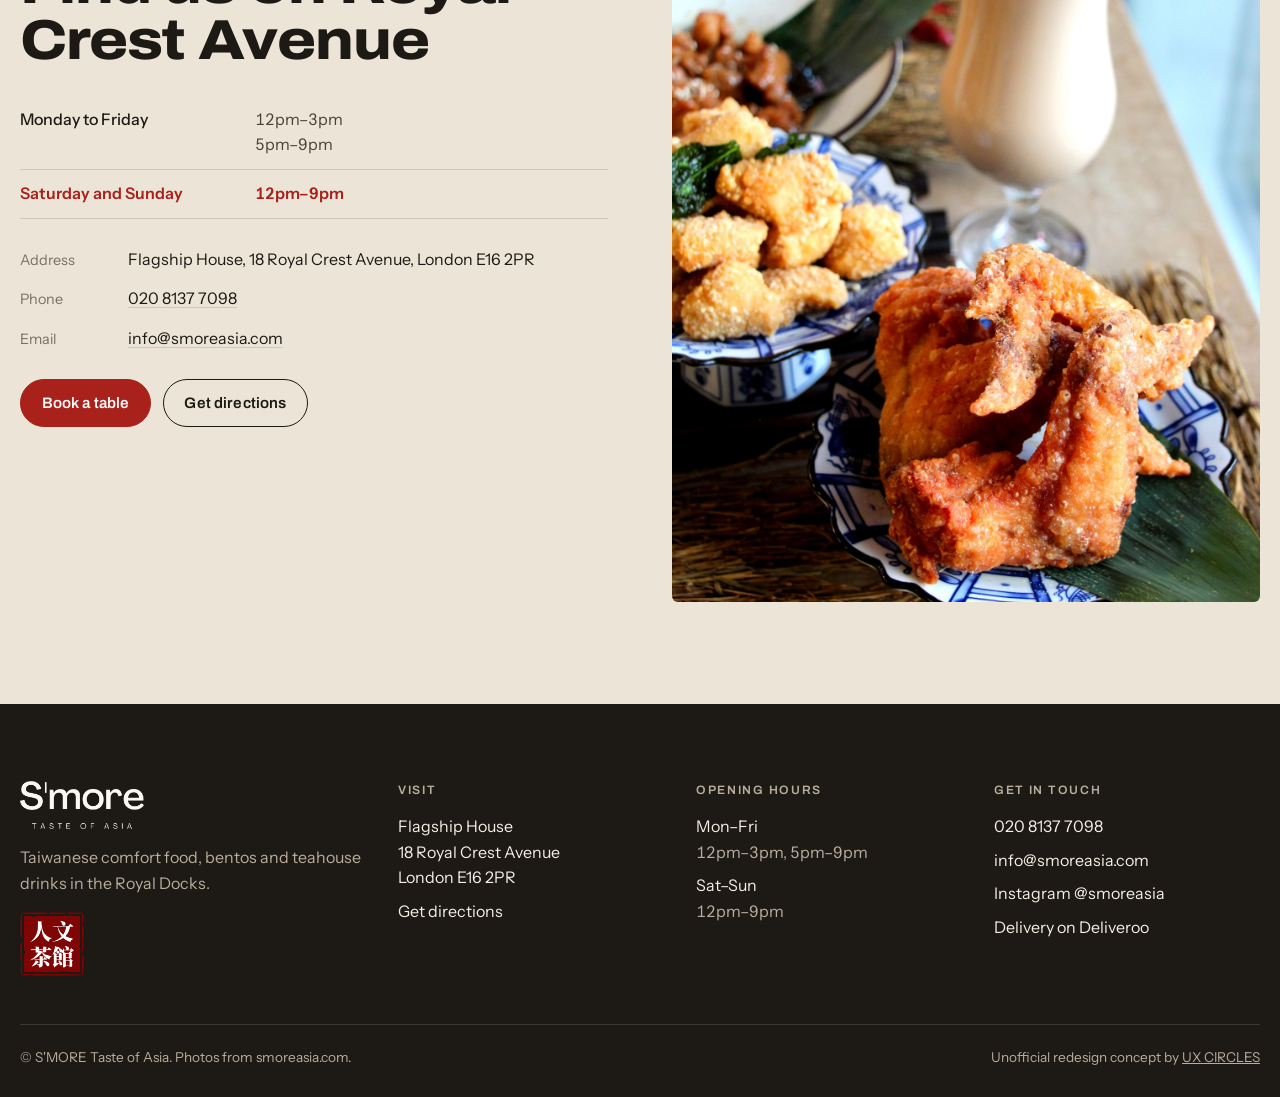
==== commit fe77d013: "Concept bar: match the Nostimo stripe (tag, disclaimer, designer credit) Co-Authored-By: Claude Opus" ====
--- a/index.html
+++ b/index.html
@@ -15,7 +15,12 @@
   <link rel="stylesheet" href="assets/css/style.css">
 </head>
 <body>
-<div class="concept-bar">Unofficial redesign concept by <a href="https://ux-circles.com/web" target="_blank" rel="noopener">UX CIRCLES</a>. The real site is <a href="https://www.smoreasia.com" target="_blank" rel="noopener">smoreasia.com</a>.</div>
+<div class="concept-bar" role="note">
+  <div class="wrap concept-inner">
+    <p><span class="concept-tag">Concept</span><span class="concept-long">Concept redesign. Not the official S'MORE website.</span><span class="concept-short">Concept redesign</span></p>
+    <a href="https://ux-circles.com/web" target="_blank" rel="noopener">Designed by <strong>UX CIRCLES</strong> <svg width="12" height="12" viewBox="0 0 24 24" fill="none" stroke="currentColor" stroke-width="2" aria-hidden="true"><path d="M7 17 17 7M9 7h8v8"/></svg></a>
+  </div>
+</div>
 <header class="site-header">
   <div class="wrap site-header__inner">
     <a class="logo" href="index.html"><img src="assets/img/logo-ink.png" alt="S'MORE Taste of Asia" width="932" height="362"></a>
--- a/assets/css/style.css
+++ b/assets/css/style.css
@@ -148,13 +148,18 @@
 
 /* ---------- Concept ribbon + header ---------- */
 
-.concept-bar {
-  background: var(--ink); color: var(--on-ink-muted);
-  font-size: 0.78rem; text-align: center;
-  padding-block: 7px;
-  padding-left: var(--gutter-l); padding-right: var(--gutter-r);
-}
-.concept-bar a { color: var(--on-ink); }
+.concept-bar { background: var(--ink); color: var(--on-ink); font-size: 0.8125rem; }
+.concept-inner { display: flex; align-items: center; justify-content: space-between; gap: 12px; min-height: 34px; }
+.concept-bar p { display: flex; align-items: center; gap: 10px; margin: 0; min-width: 0; }
+.concept-tag {
+  padding: 2px 8px; border: 1px solid rgba(244, 238, 228, 0.4); border-radius: 99px;
+  font-size: 0.6875rem; letter-spacing: 0.08em; text-transform: uppercase; color: var(--on-ink);
+}
+.concept-short { display: none; }
+.concept-bar a { display: inline-flex; align-items: center; gap: 4px; color: var(--on-ink); text-decoration: none; white-space: nowrap; }
+.concept-bar a:hover strong { text-decoration: underline; text-underline-offset: 3px; }
+@media (max-width: 640px) { .concept-long { display: none; } .concept-short { display: inline; } }
+@media (max-width: 420px) { .concept-short { display: none; } }
 
 .site-header {
   position: sticky; top: env(safe-area-inset-top, 0px); z-index: 50;
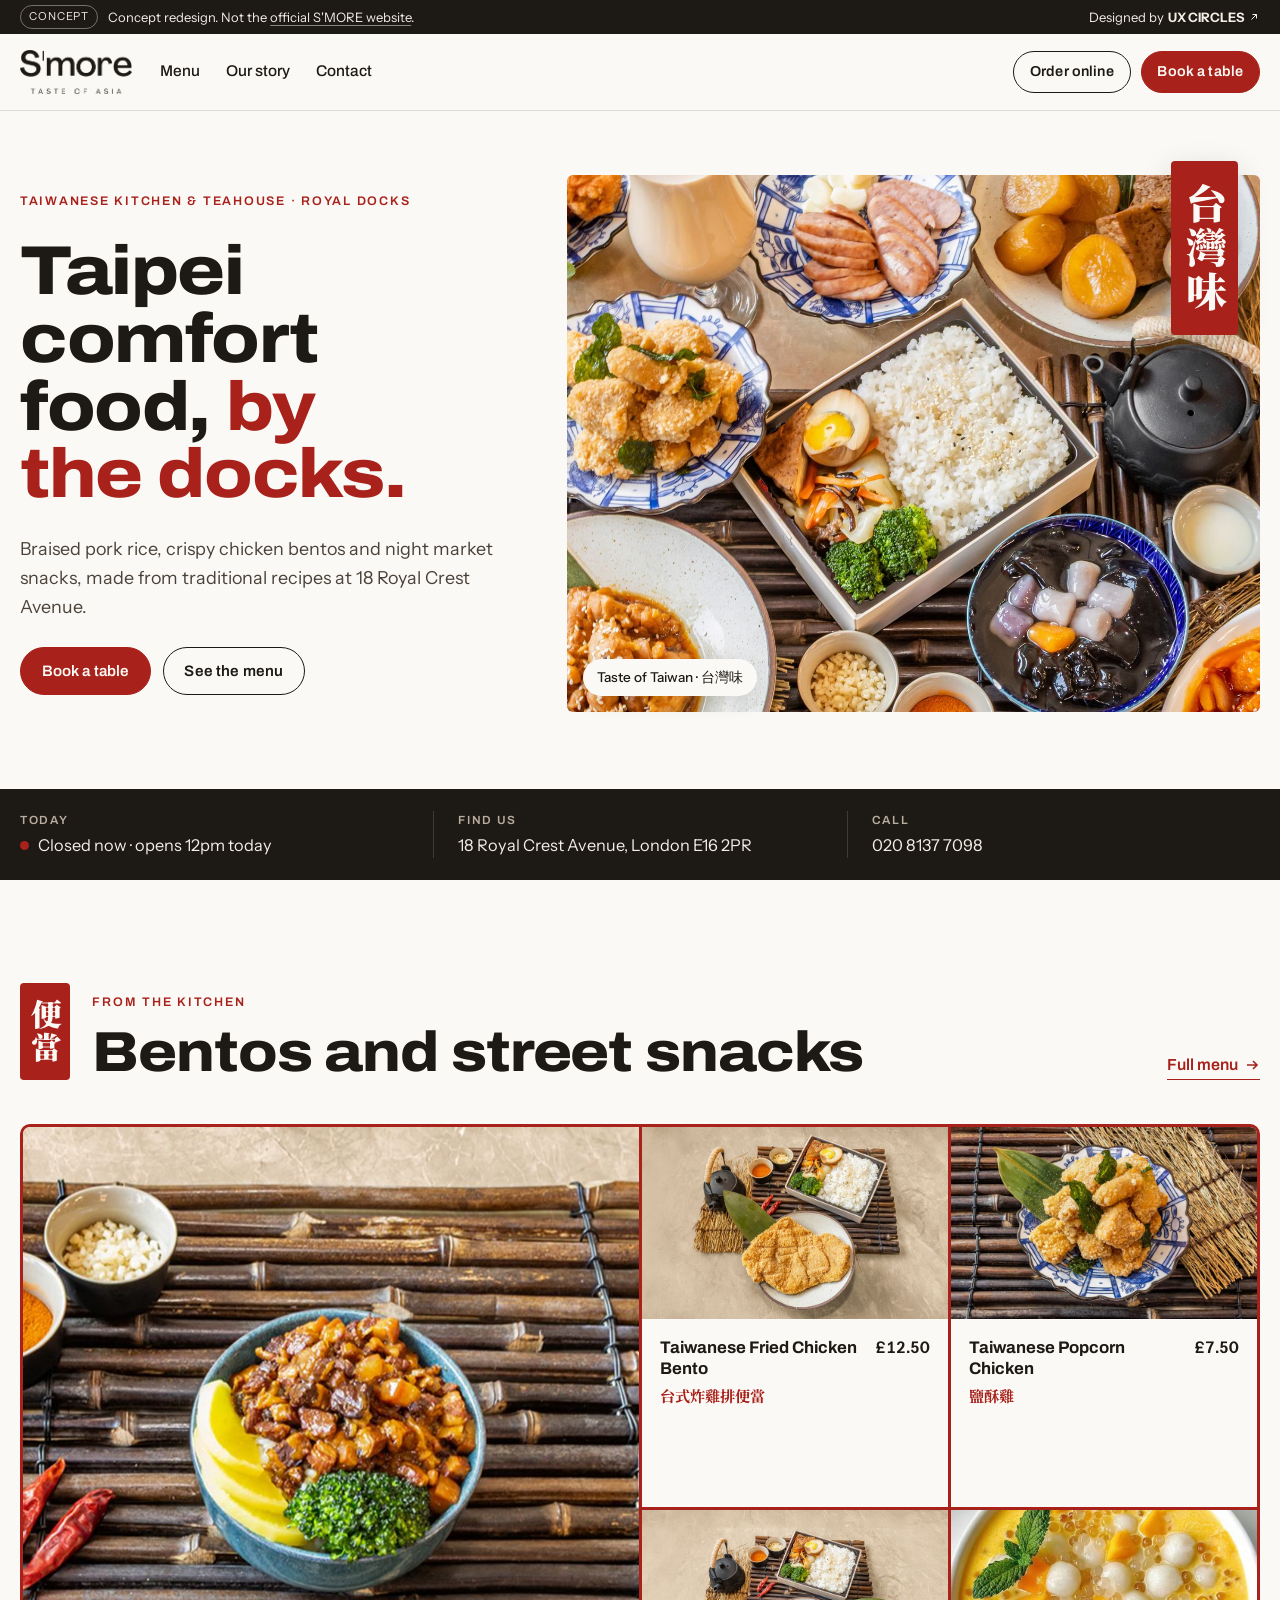
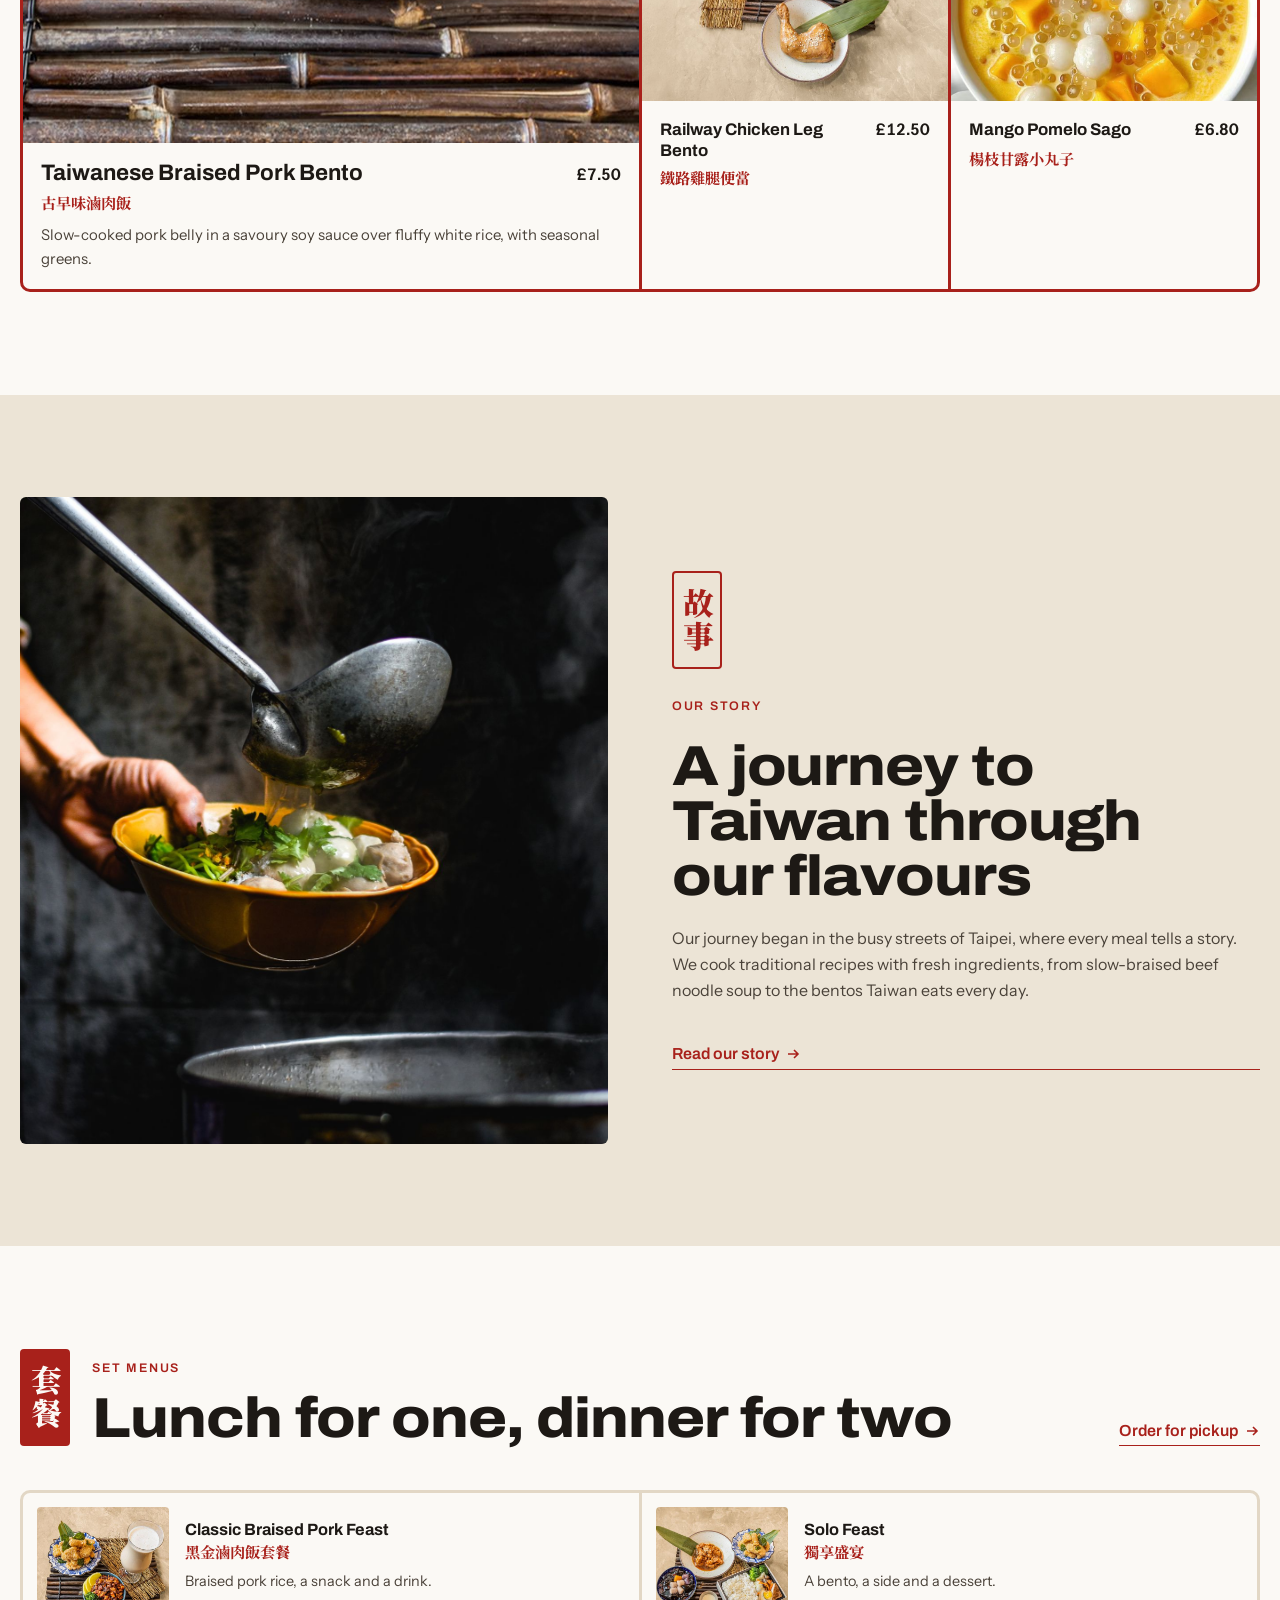
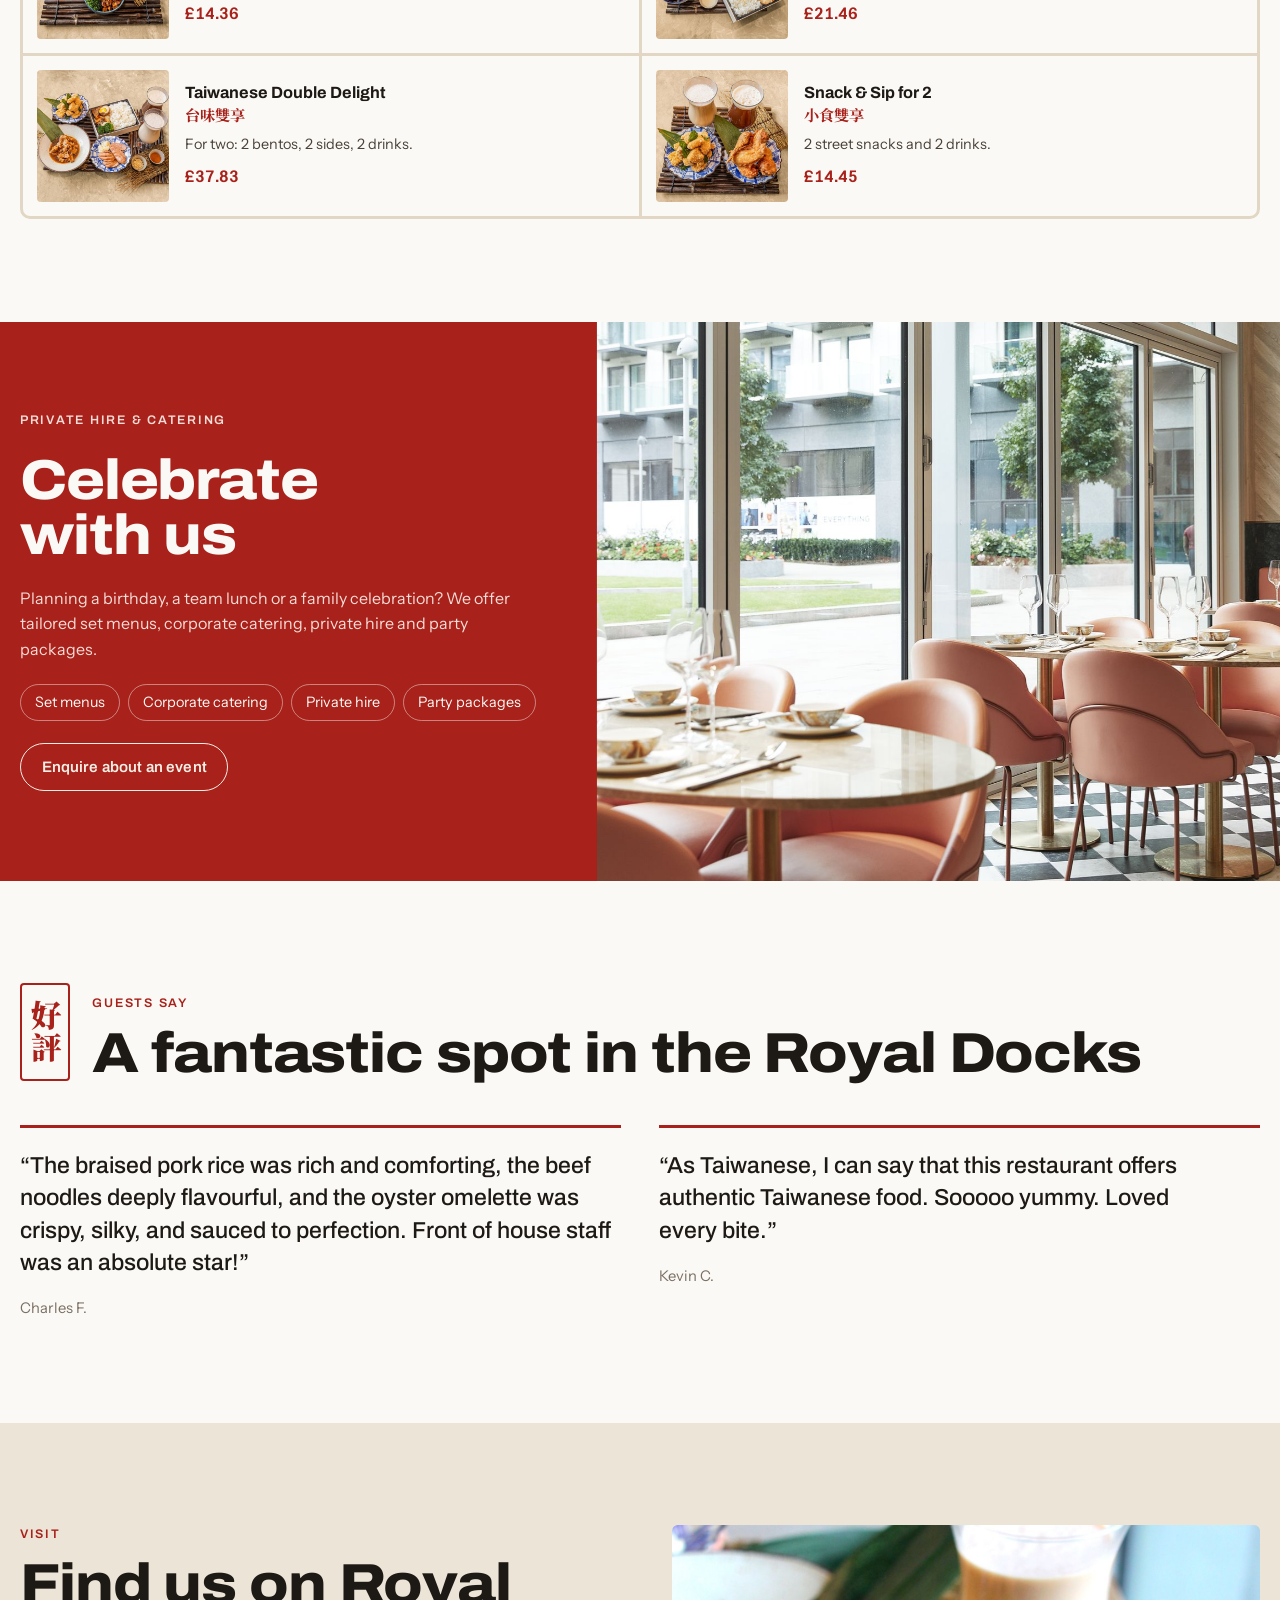
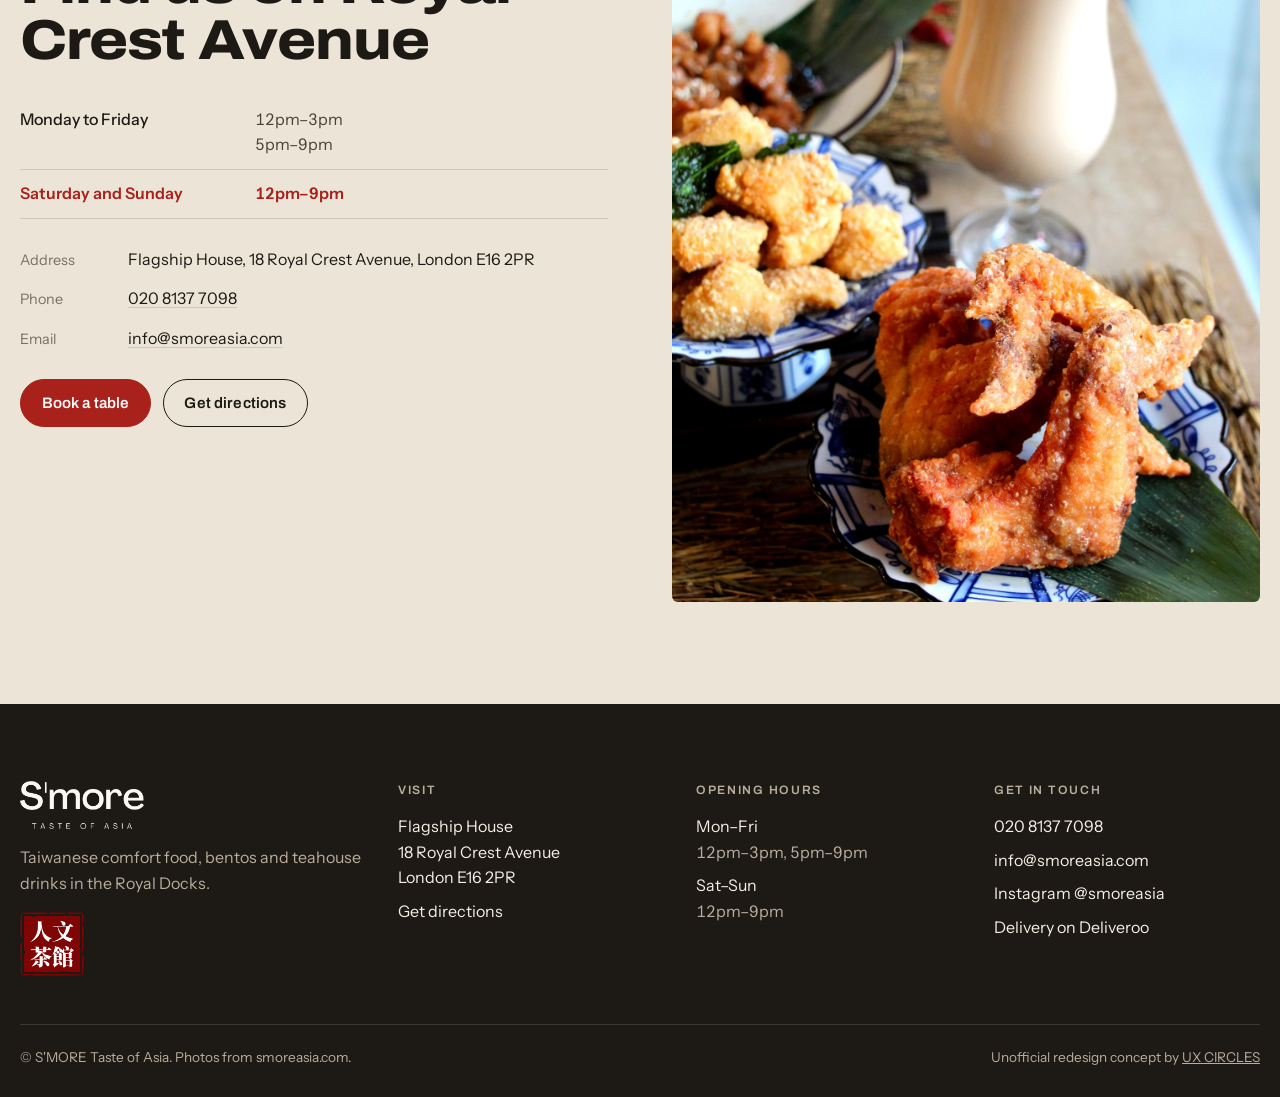
==== commit ce115d83: "Concept bar: link to the official S'MORE website Desktop links "official S'MORE website" in the disc" ====
--- a/index.html
+++ b/index.html
@@ -17,8 +17,8 @@
 <body>
 <div class="concept-bar" role="note">
   <div class="wrap concept-inner">
-    <p><span class="concept-tag">Concept</span><span class="concept-long">Concept redesign. Not the official S'MORE website.</span><span class="concept-short">Concept redesign</span></p>
-    <a href="https://ux-circles.com/web" target="_blank" rel="noopener">Designed by <strong>UX CIRCLES</strong> <svg width="12" height="12" viewBox="0 0 24 24" fill="none" stroke="currentColor" stroke-width="2" aria-hidden="true"><path d="M7 17 17 7M9 7h8v8"/></svg></a>
+    <p><span class="concept-tag">Concept</span><span class="concept-long">Concept redesign. Not the <a class="concept-official" href="https://www.smoreasia.com" target="_blank" rel="noopener">official S'MORE website</a>.</span><a class="concept-short" href="https://www.smoreasia.com" target="_blank" rel="noopener">Official site <svg width="12" height="12" viewBox="0 0 24 24" fill="none" stroke="currentColor" stroke-width="2" aria-hidden="true"><path d="M7 17 17 7M9 7h8v8"/></svg></a></p>
+    <a href="https://ux-circles.com/web" target="_blank" rel="noopener"><span class="concept-by">Designed by</span> <strong>UX CIRCLES</strong> <svg width="12" height="12" viewBox="0 0 24 24" fill="none" stroke="currentColor" stroke-width="2" aria-hidden="true"><path d="M7 17 17 7M9 7h8v8"/></svg></a>
   </div>
 </div>
 <header class="site-header">
@@ -36,6 +36,10 @@
     <button class="nav-toggle" type="button" data-nav-open aria-expanded="false" aria-controls="mobile-nav" aria-label="Open menu"><svg viewBox="0 0 20 20" fill="none" stroke="currentColor" stroke-width="1.6" aria-hidden="true"><path d="M3 6h14M3 10h14M3 14h14"/></svg></button>
   </div>
 </header>
+<nav class="mobile-cta" aria-label="Quick actions">
+  <a class="btn btn--ghost" href="https://www.smoreasia.com/order-online" target="_blank" rel="noopener">Order online</a>
+  <a class="btn btn--red" href="reservations.html">Book a table</a>
+</nav>
 <div class="mobile-nav" id="mobile-nav" hidden>
   <div class="mobile-nav__top">
     <img src="assets/img/logo-paper.png" alt="S'MORE Taste of Asia" width="932" height="362">
--- a/assets/css/style.css
+++ b/assets/css/style.css
@@ -155,11 +155,13 @@
   padding: 2px 8px; border: 1px solid rgba(244, 238, 228, 0.4); border-radius: 99px;
   font-size: 0.6875rem; letter-spacing: 0.08em; text-transform: uppercase; color: var(--on-ink);
 }
-.concept-short { display: none; }
+.concept-bar .concept-short { display: none; }
 .concept-bar a { display: inline-flex; align-items: center; gap: 4px; color: var(--on-ink); text-decoration: none; white-space: nowrap; }
 .concept-bar a:hover strong { text-decoration: underline; text-underline-offset: 3px; }
-@media (max-width: 640px) { .concept-long { display: none; } .concept-short { display: inline; } }
-@media (max-width: 420px) { .concept-short { display: none; } }
+.concept-bar a.concept-official { display: inline; text-decoration: underline; text-underline-offset: 3px; text-decoration-color: rgba(244, 238, 228, 0.5); }
+.concept-bar a.concept-official:hover { text-decoration-color: currentColor; }
+@media (max-width: 640px) { .concept-long { display: none; } .concept-bar .concept-short { display: inline-flex; } }
+@media (max-width: 420px) { .concept-by { display: none; } }
 
 .site-header {
   position: sticky; top: env(safe-area-inset-top, 0px); z-index: 50;
@@ -208,6 +210,9 @@
 }
 .mobile-nav li a span { font-family: var(--font-han); font-size: 1rem; color: var(--on-ink-muted); font-weight: 700; }
 .mobile-nav__info { color: var(--on-ink-muted); font-size: 0.95rem; margin-top: auto; }
+
+/* Phone-only action bar, always within thumb reach */
+.mobile-cta { display: none; }
 
 /* ---------- Open-now pill ---------- */
 
@@ -559,6 +564,18 @@
 @media (max-width: 900px) {
   .main-nav, .header-actions { display: none; }
   .nav-toggle { display: inline-flex; }
+  .mobile-cta {
+    position: fixed; left: 0; right: 0; bottom: 0; z-index: 55;
+    display: grid; grid-template-columns: 1fr 1fr; gap: 10px;
+    padding-top: 10px;
+    padding-bottom: calc(10px + env(safe-area-inset-bottom, 0px));
+    padding-left: var(--gutter-l); padding-right: var(--gutter-r);
+    background: color-mix(in srgb, var(--porcelain) 96%, transparent);
+    backdrop-filter: blur(10px);
+    border-top: 1px solid var(--line);
+  }
+  .mobile-cta .btn { min-height: 46px; }
+  body { padding-bottom: calc(68px + env(safe-area-inset-bottom, 0px)); }
   .site-header__inner { min-height: 66px; }
   .logo img { width: 96px; }
   .menu-nav { top: calc(env(safe-area-inset-top, 0px) + 67px); }
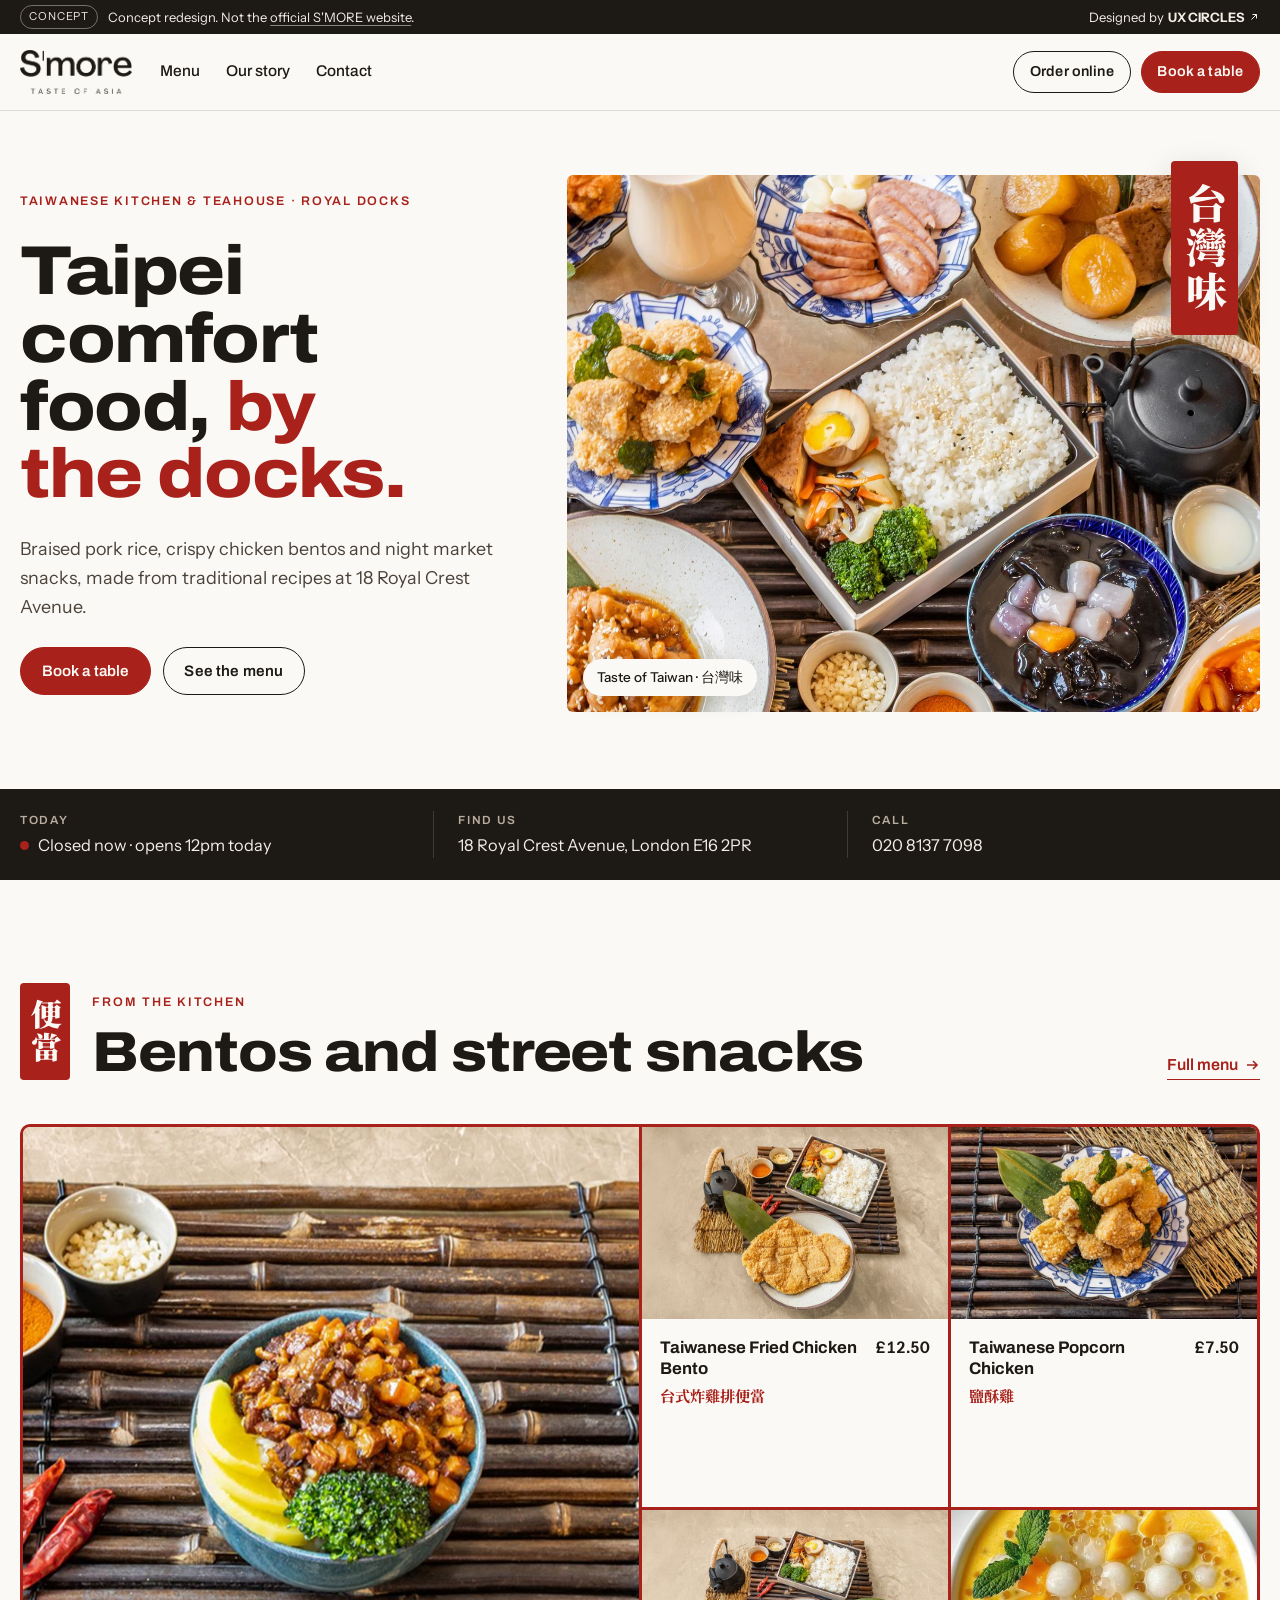
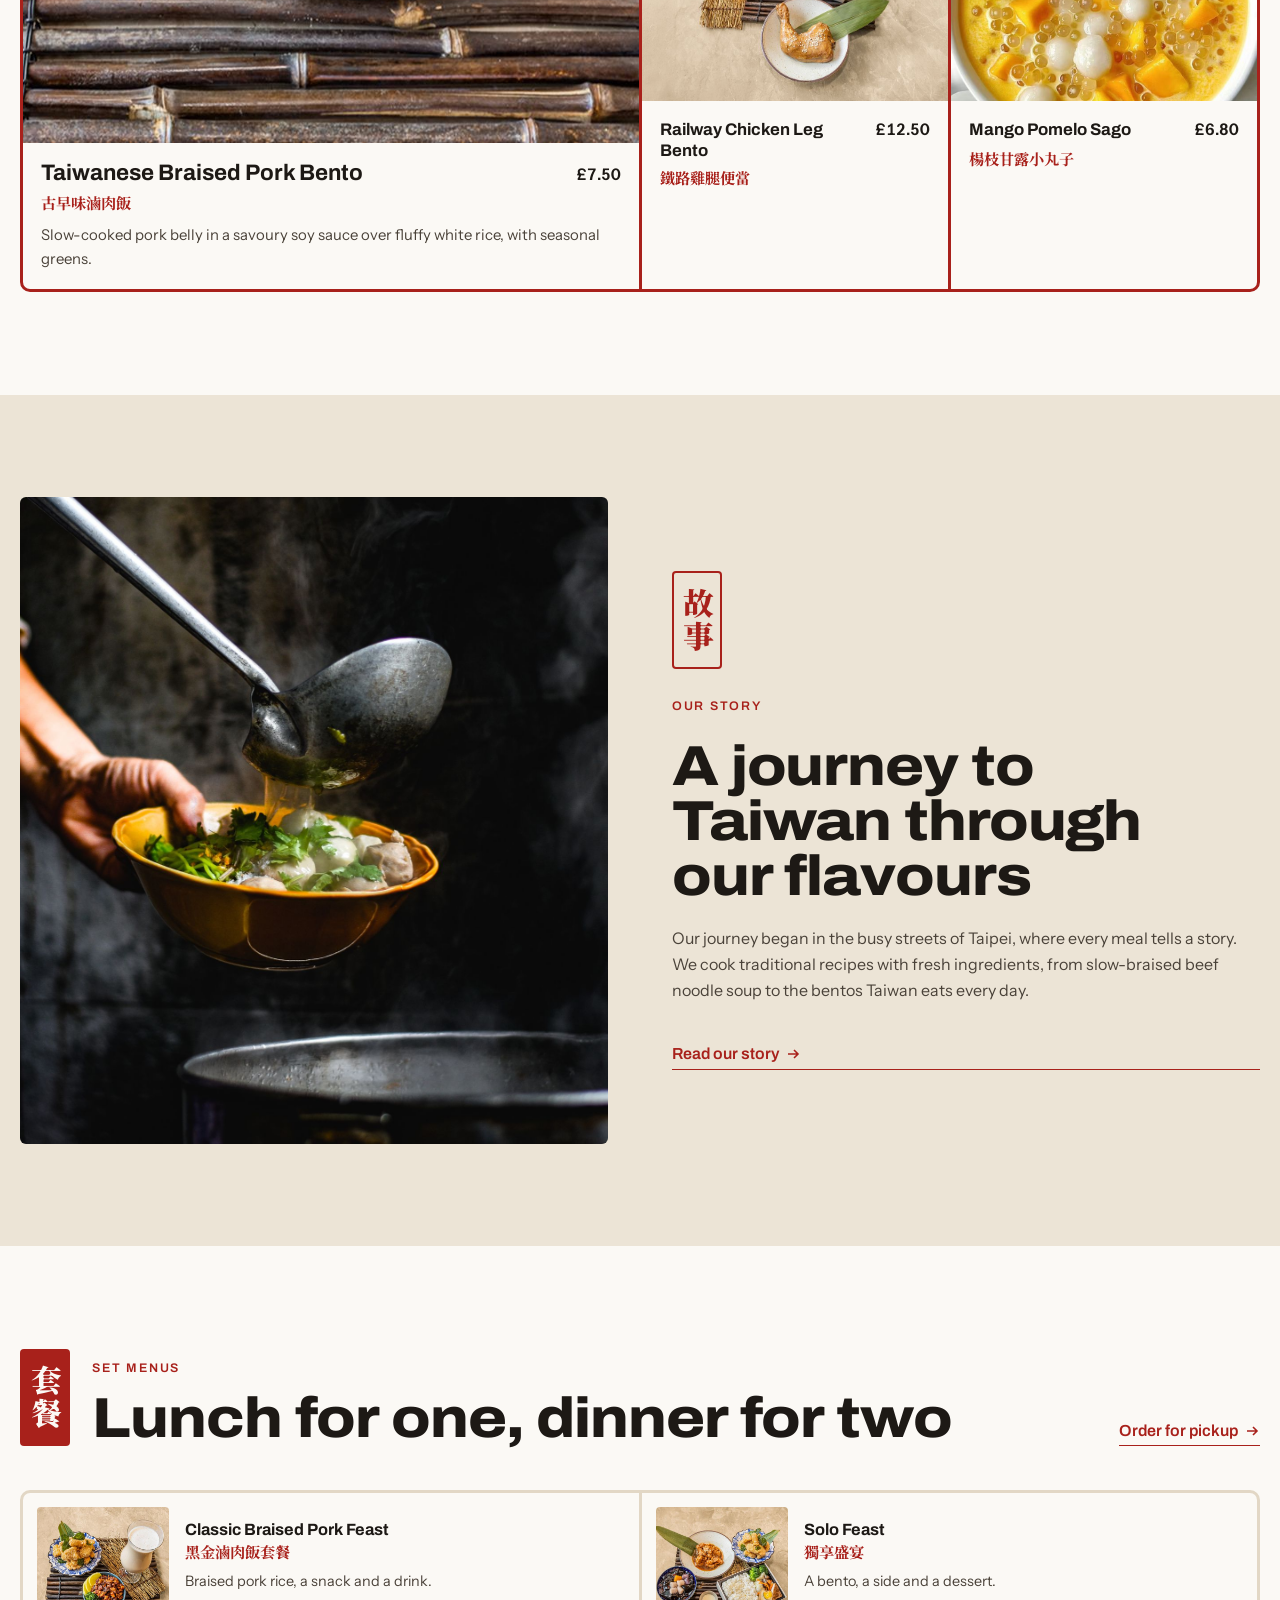
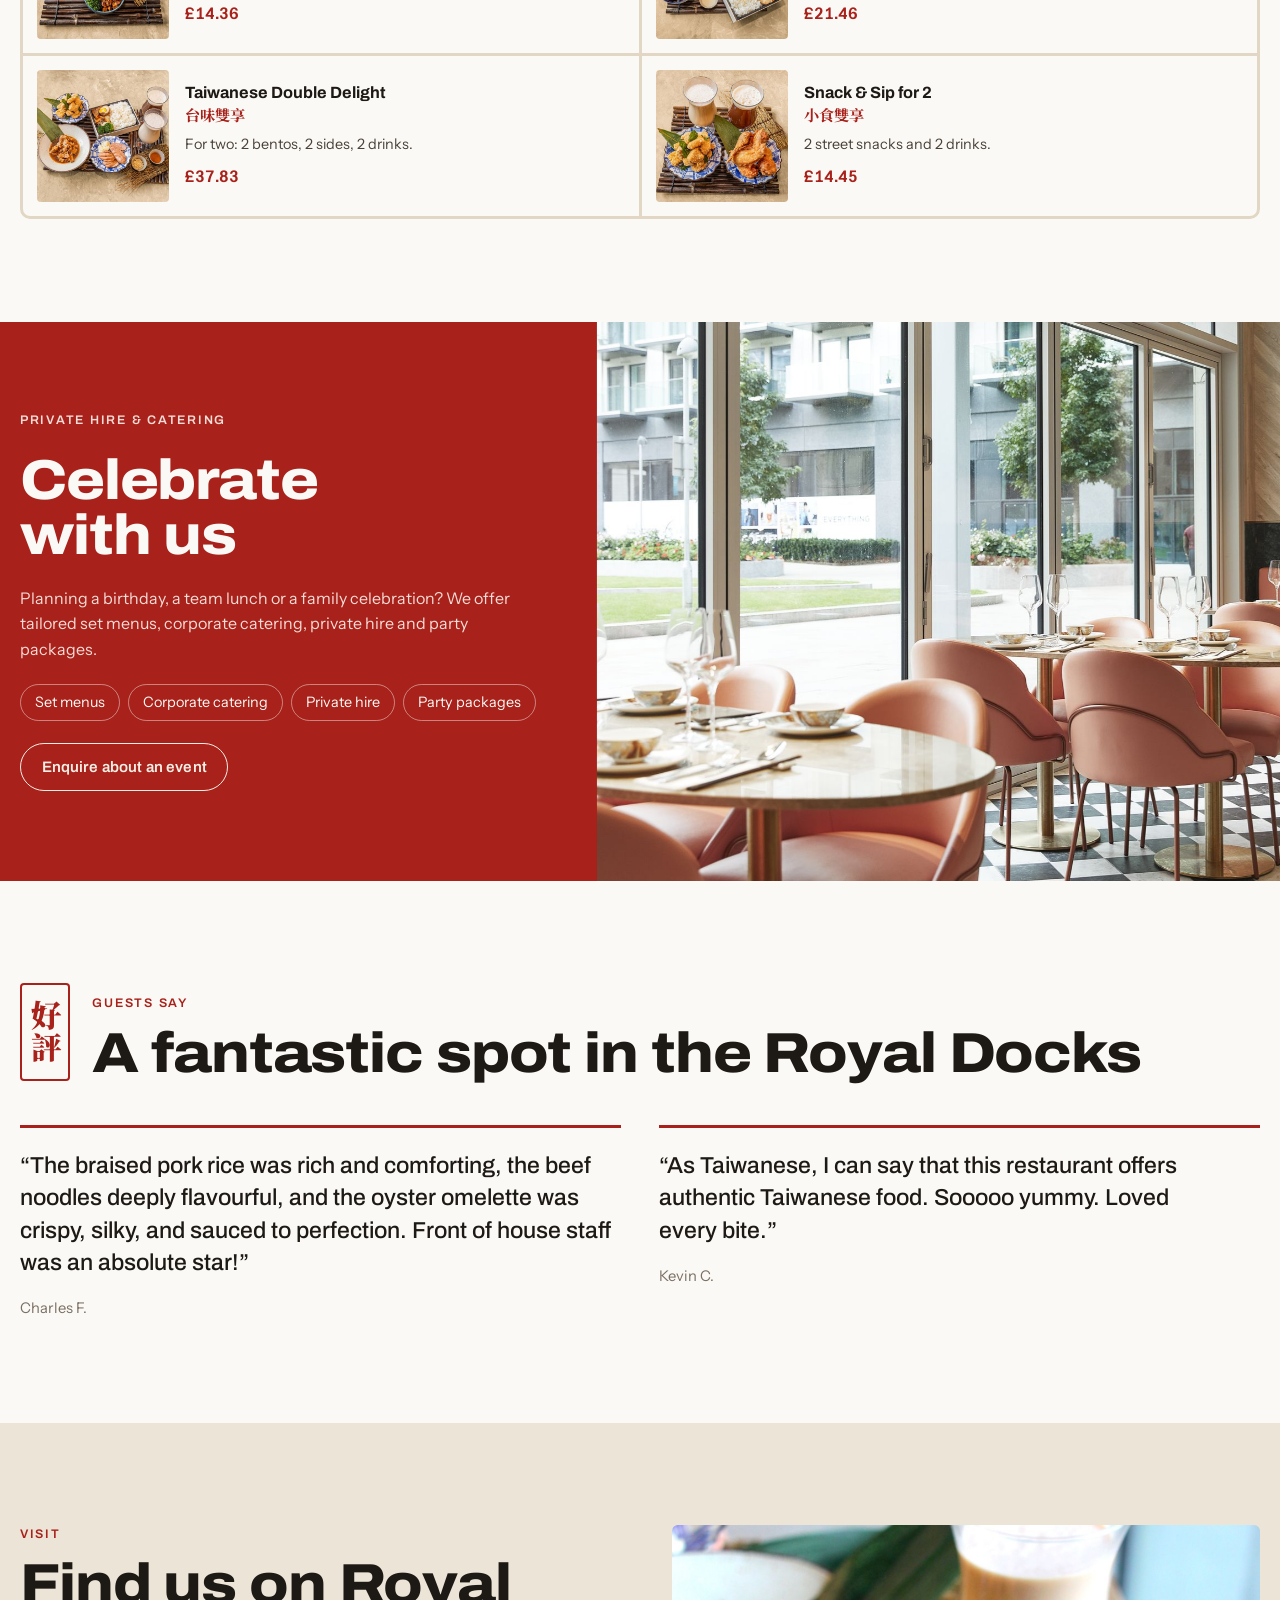
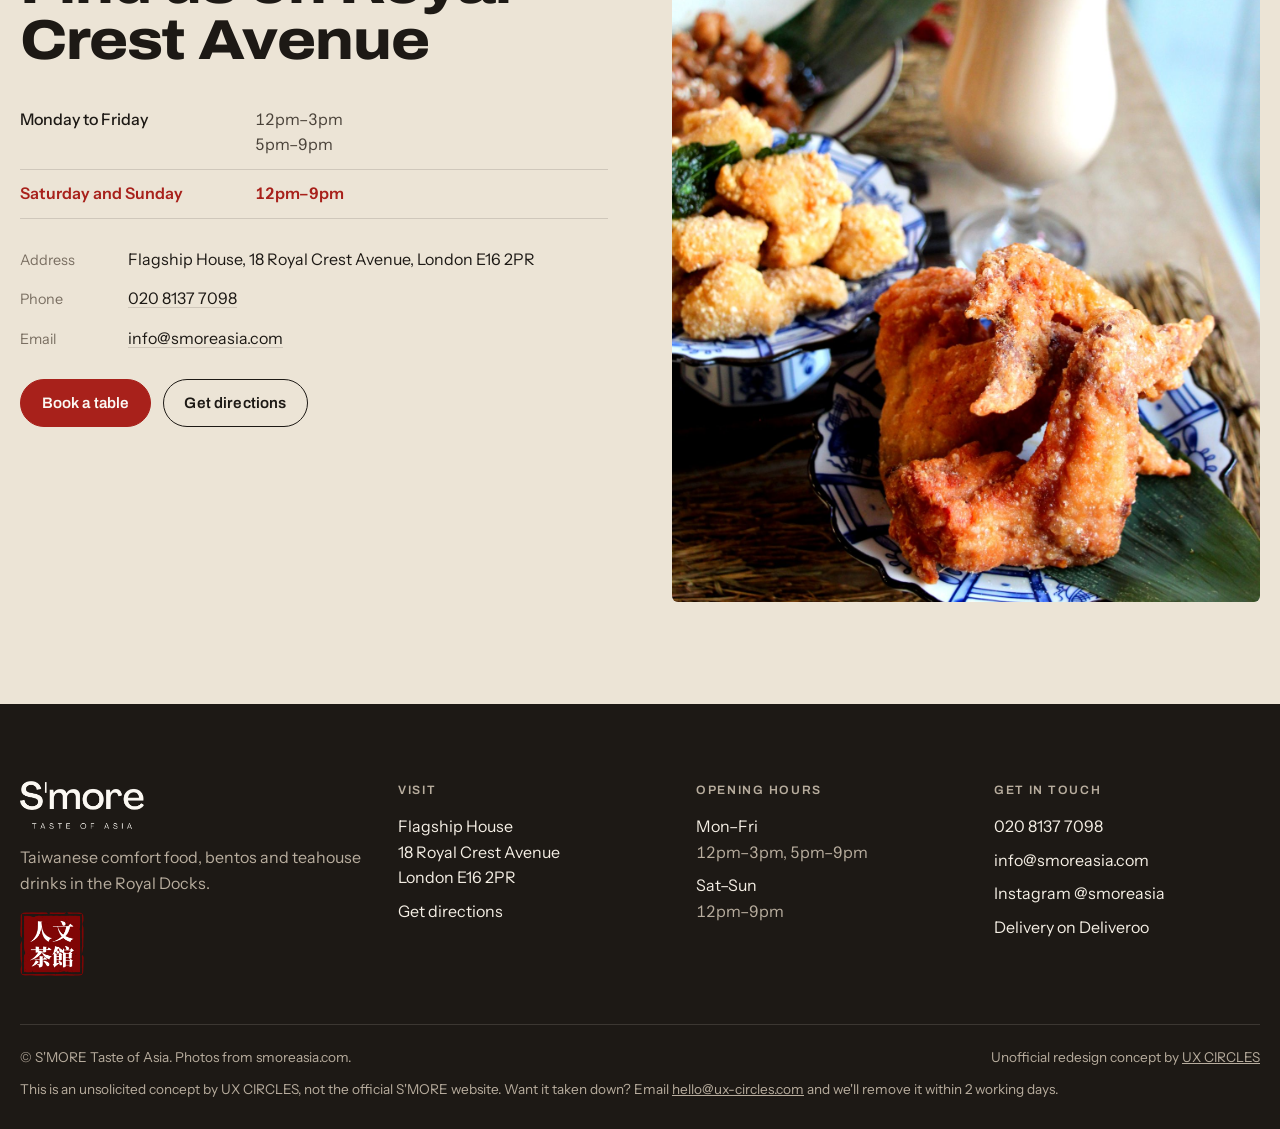
==== commit f84dc0ea: "Footer: offer to take the concept down within 2 working days Every page now says this is an unsolici" ====
--- a/index.html
+++ b/index.html
@@ -17,8 +17,8 @@
 <body>
 <div class="concept-bar" role="note">
   <div class="wrap concept-inner">
-    <p><span class="concept-tag">Concept</span><span class="concept-long">Concept redesign. Not the <a class="concept-official" href="https://www.smoreasia.com" target="_blank" rel="noopener">official S'MORE website</a>.</span><a class="concept-short" href="https://www.smoreasia.com" target="_blank" rel="noopener">Official site <svg width="12" height="12" viewBox="0 0 24 24" fill="none" stroke="currentColor" stroke-width="2" aria-hidden="true"><path d="M7 17 17 7M9 7h8v8"/></svg></a></p>
-    <a href="https://ux-circles.com/web" target="_blank" rel="noopener"><span class="concept-by">Designed by</span> <strong>UX CIRCLES</strong> <svg width="12" height="12" viewBox="0 0 24 24" fill="none" stroke="currentColor" stroke-width="2" aria-hidden="true"><path d="M7 17 17 7M9 7h8v8"/></svg></a>
+    <p><span class="concept-tag">Concept</span><span class="concept-long">Concept redesign. Not the <a class="concept-official" href="https://www.smoreasia.com" target="_blank" rel="noopener">official S'MORE website</a>.</span></p>
+    <a href="https://ux-circles.com/web" target="_blank" rel="noopener">Designed by <strong>UX CIRCLES</strong> <svg width="12" height="12" viewBox="0 0 24 24" fill="none" stroke="currentColor" stroke-width="2" aria-hidden="true"><path d="M7 17 17 7M9 7h8v8"/></svg></a>
   </div>
 </div>
 <header class="site-header">
@@ -304,6 +304,7 @@
     <div class="footer-base">
       <span>© S'MORE Taste of Asia. Photos from smoreasia.com.</span>
       <span>Unofficial redesign concept by <a href="https://ux-circles.com/web" target="_blank" rel="noopener">UX CIRCLES</a></span>
+      <span data-takedown style="flex-basis: 100%; margin: 0;">This is an unsolicited concept by UX CIRCLES, not the official S'MORE website. Want it taken down? Email <a href="mailto:hello@ux-circles.com">hello@ux-circles.com</a> and we'll remove it within 2 working days.</span>
     </div>
   </div>
 </footer>
--- a/assets/css/style.css
+++ b/assets/css/style.css
@@ -155,13 +155,11 @@
   padding: 2px 8px; border: 1px solid rgba(244, 238, 228, 0.4); border-radius: 99px;
   font-size: 0.6875rem; letter-spacing: 0.08em; text-transform: uppercase; color: var(--on-ink);
 }
-.concept-bar .concept-short { display: none; }
 .concept-bar a { display: inline-flex; align-items: center; gap: 4px; color: var(--on-ink); text-decoration: none; white-space: nowrap; }
 .concept-bar a:hover strong { text-decoration: underline; text-underline-offset: 3px; }
 .concept-bar a.concept-official { display: inline; text-decoration: underline; text-underline-offset: 3px; text-decoration-color: rgba(244, 238, 228, 0.5); }
 .concept-bar a.concept-official:hover { text-decoration-color: currentColor; }
-@media (max-width: 640px) { .concept-long { display: none; } .concept-bar .concept-short { display: inline-flex; } }
-@media (max-width: 420px) { .concept-by { display: none; } }
+@media (max-width: 640px) { .concept-long { display: none; } }
 
 .site-header {
   position: sticky; top: env(safe-area-inset-top, 0px); z-index: 50;
